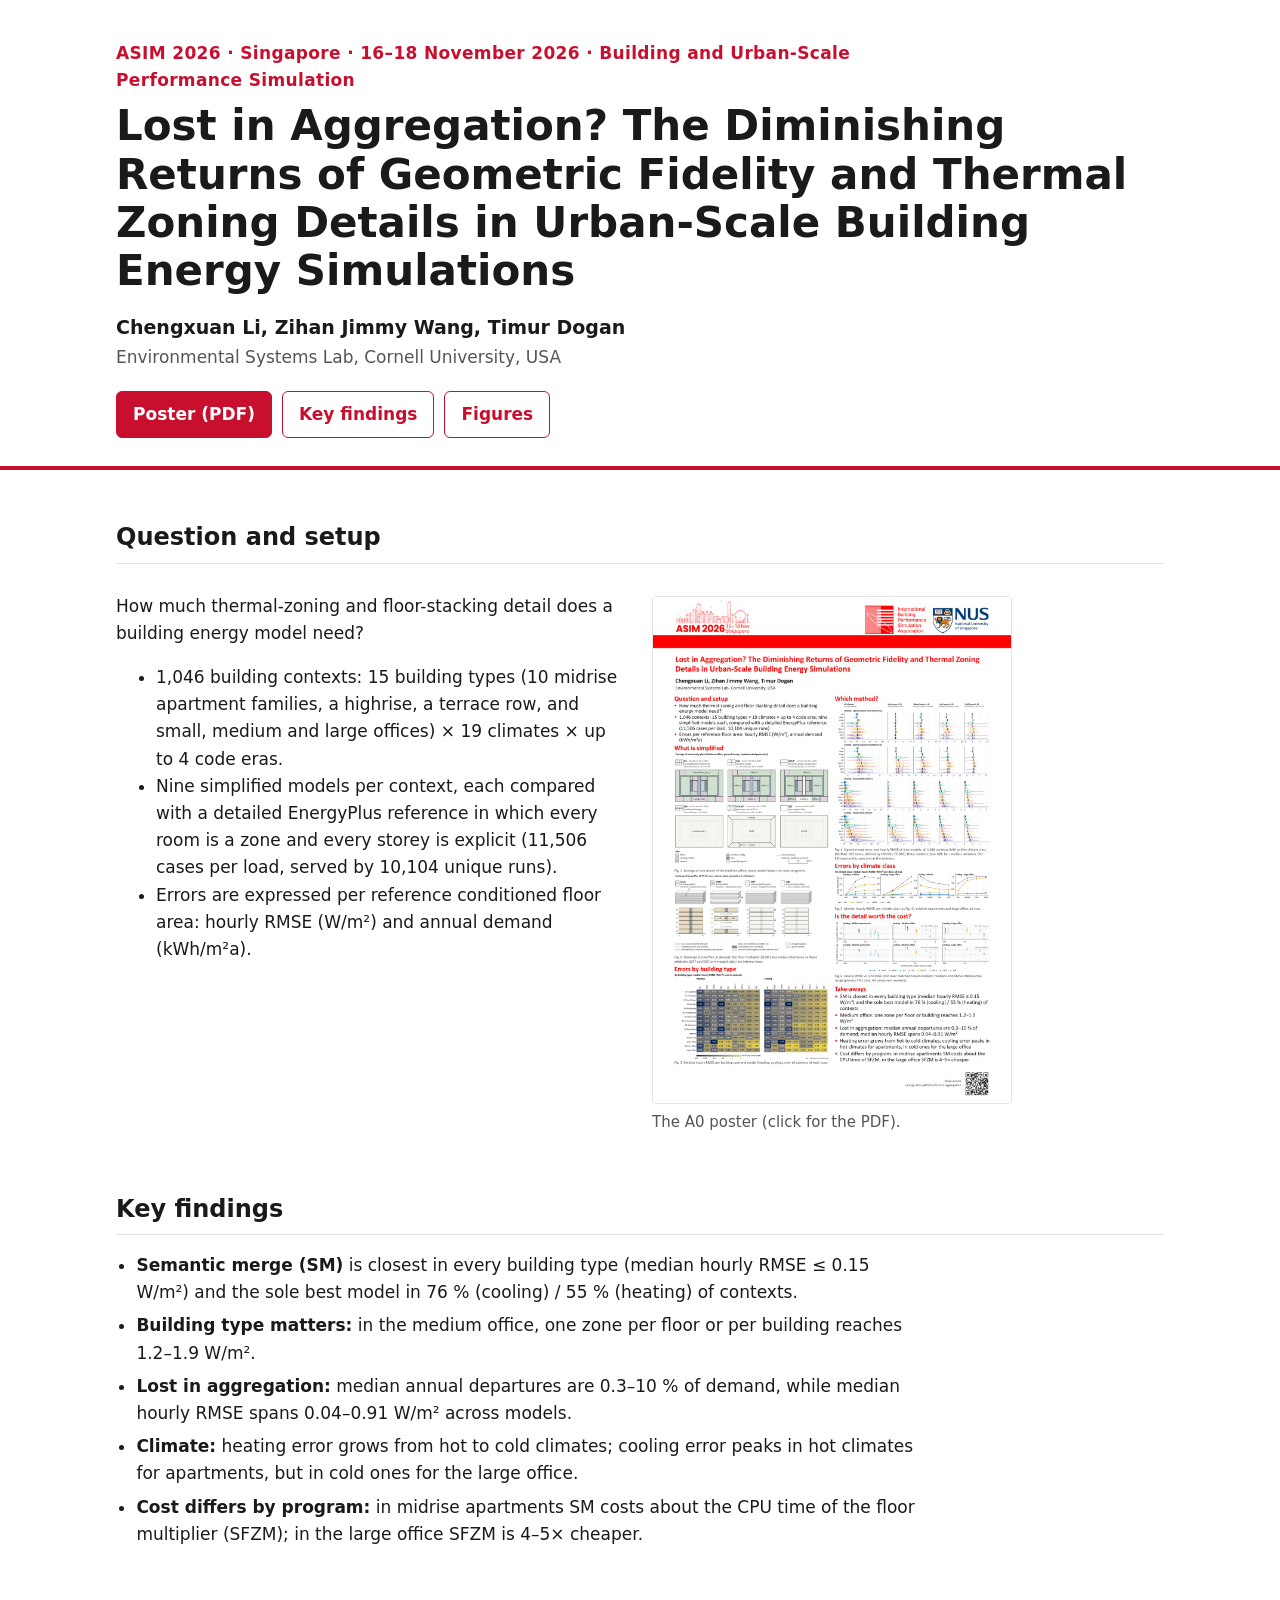
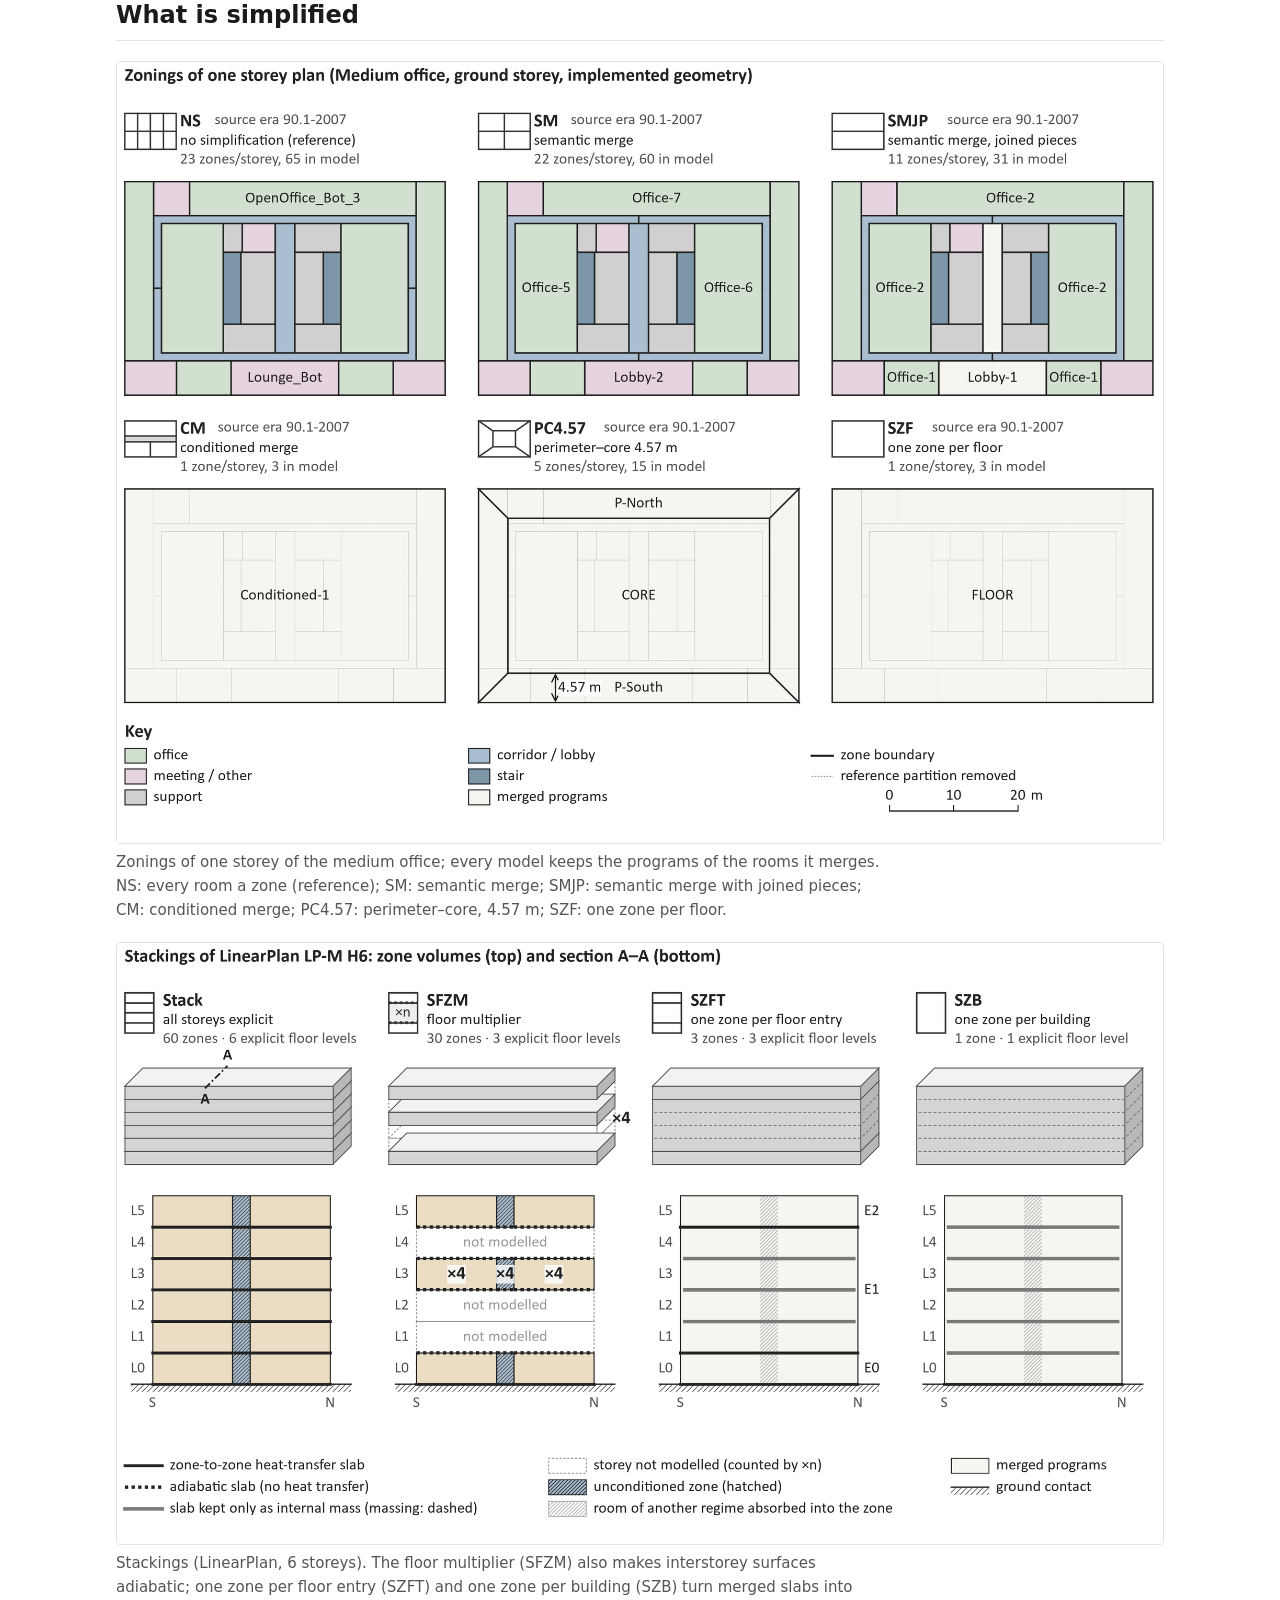
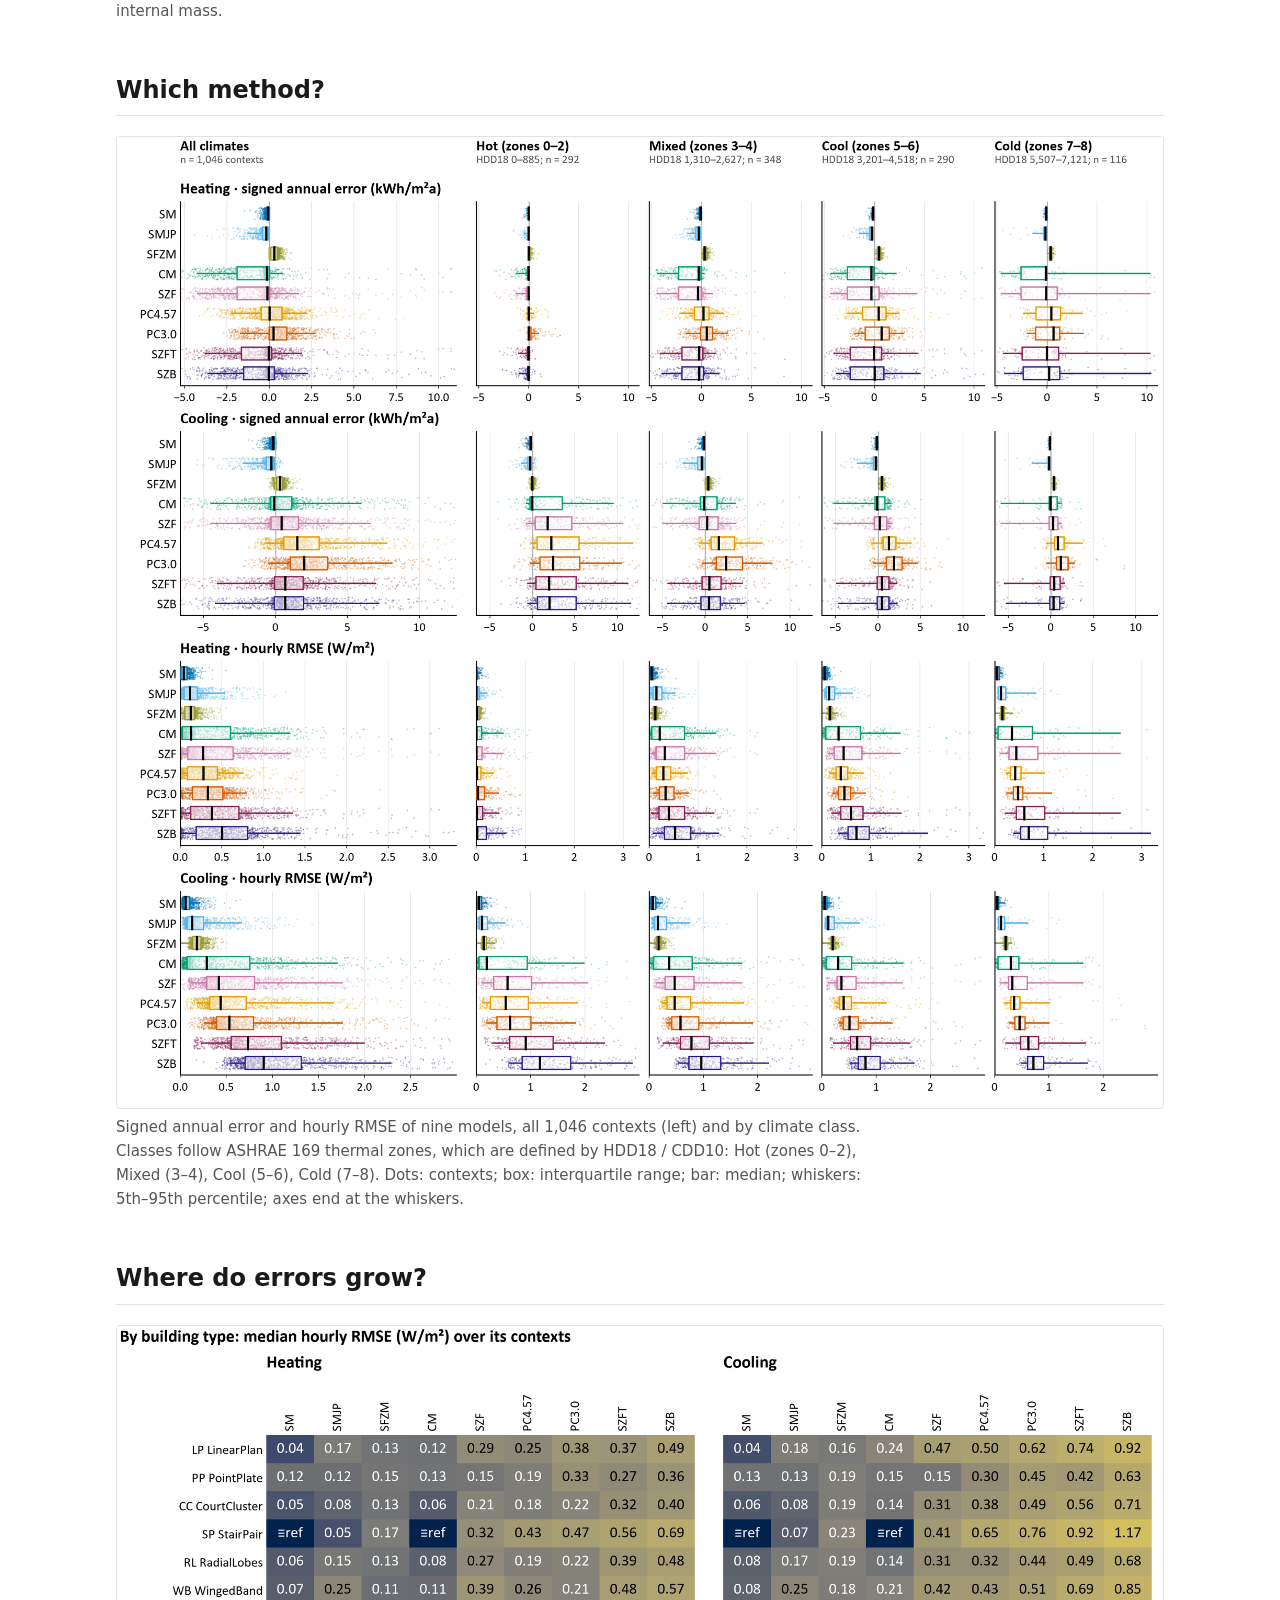
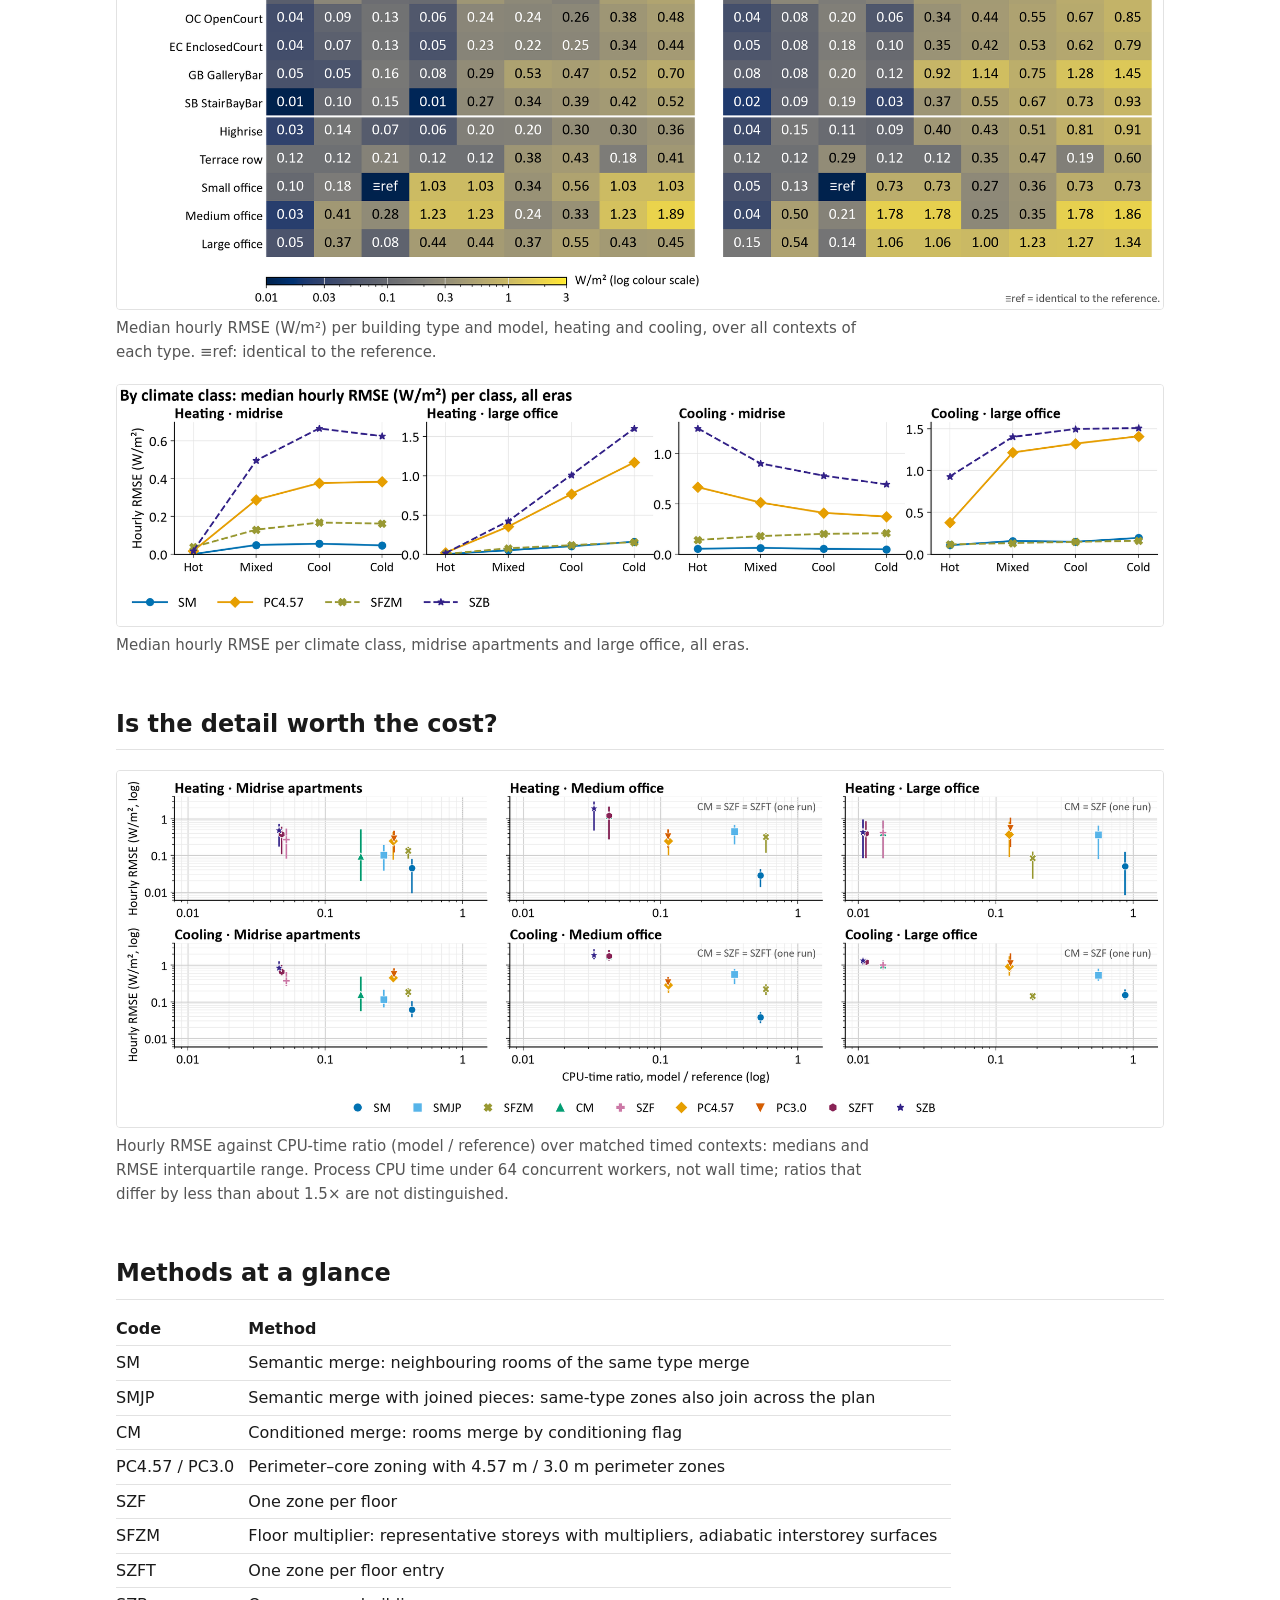
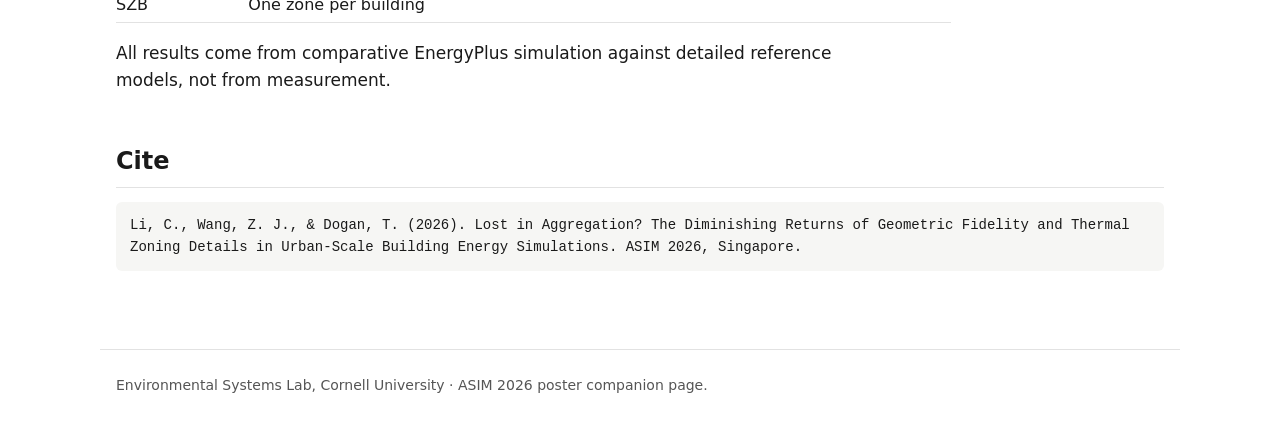
==== site/index.html @ f61eaac2 "Add the ASIM 2026 poster companion page and the GitHub Pages workflow" ====
<!doctype html>
<html lang="en">
<head>
<meta charset="utf-8">
<meta name="viewport" content="width=device-width, initial-scale=1">
<title>Lost in Aggregation? — Zoning and stacking detail in building energy models</title>
<meta name="description" content="ASIM 2026 poster: how much thermal-zoning and floor-stacking detail a building energy model needs, tested on 1,046 building contexts against detailed EnergyPlus references.">
<style>
  :root {
    --ink: #1a1a1a; --muted: #555; --line: #e2e2e2; --bg: #ffffff; --panel: #f6f6f4; --accent: #c8102e;
    --maxw: 1080px;
  }
  @media (prefers-color-scheme: dark) {
    :root { --ink: #ececec; --muted: #a8a8a8; --line: #333; --bg: #141414; --panel: #1d1d1d; --accent: #ff5a6e; }
    figure img { background: #fff; }
  }
  * { box-sizing: border-box; }
  html { -webkit-text-size-adjust: 100%; }
  body { margin: 0; background: var(--bg); color: var(--ink); font: 17px/1.6 Calibri, Carlito, "Segoe UI", system-ui, -apple-system, sans-serif; }
  main { max-width: var(--maxw); margin: 0 auto; padding: 0 16px 64px; }
  header.top { border-bottom: 4px solid var(--accent); }
  header.top .inner { max-width: var(--maxw); margin: 0 auto; padding: 40px 16px 28px; }
  .venue { color: var(--accent); font-weight: 600; letter-spacing: .02em; margin: 0 0 8px; }
  h1 { font-size: clamp(28px, 4.2vw, 42px); line-height: 1.15; margin: 0 0 16px; }
  .authors { font-size: 19px; font-weight: 600; margin: 0; }
  .affil { color: var(--muted); margin: 2px 0 20px; }
  .buttons { display: flex; flex-wrap: wrap; gap: 10px; }
  .btn { display: inline-block; padding: 9px 16px; border: 1.5px solid var(--accent); border-radius: 6px; color: var(--accent); text-decoration: none; font-weight: 600; }
  .btn.primary { background: var(--accent); color: #fff; }
  h2 { font-size: 24px; margin: 48px 0 12px; padding-bottom: 6px; border-bottom: 1px solid var(--line); }
  p, li { max-width: 72ch; }
  ul.find { padding-left: 1.2em; }
  ul.find li { margin: 6px 0; }
  .grid2 { display: grid; grid-template-columns: minmax(0, 1fr) minmax(0, 1fr); gap: 24px; align-items: start; }
  @media (max-width: 760px) { .grid2 { grid-template-columns: minmax(0, 1fr); } }
  figure { margin: 20px 0 8px; }
  figure img { display: block; width: 100%; height: auto; border: 1px solid var(--line); border-radius: 4px; }
  figcaption { color: var(--muted); font-size: 15px; margin-top: 6px; max-width: 80ch; }
  .poster-thumb img { max-width: 360px; }
  table { border-collapse: collapse; margin: 8px 0; font-size: 16px; }
  th, td { text-align: left; padding: 4px 14px 4px 0; border-bottom: 1px solid var(--line); }
  th { font-weight: 600; }
  pre { background: var(--panel); padding: 12px 14px; border-radius: 6px; overflow-x: auto; font-size: 14px; white-space: pre-wrap; }
  footer { max-width: var(--maxw); margin: 0 auto; padding: 24px 16px 40px; color: var(--muted); font-size: 14px; border-top: 1px solid var(--line); }
  a { color: var(--accent); }
</style>
</head>
<body>
<header class="top">
  <div class="inner">
    <p class="venue">ASIM 2026 · Singapore · 16–18 November 2026 · Building and Urban-Scale Performance Simulation</p>
    <h1>Lost in Aggregation? The Diminishing Returns of Geometric Fidelity and Thermal Zoning Details in Urban-Scale Building Energy Simulations</h1>
    <p class="authors">Chengxuan Li, Zihan Jimmy Wang, Timur Dogan</p>
    <p class="affil">Environmental Systems Lab, Cornell University, USA</p>
    <div class="buttons">
      <a class="btn primary" href="assets/poster.pdf">Poster (PDF)</a>
      <a class="btn" href="#findings">Key findings</a>
      <a class="btn" href="#figures">Figures</a>
    </div>
  </div>
</header>

<main>
  <section>
    <h2>Question and setup</h2>
    <div class="grid2">
      <div>
        <p>How much thermal-zoning and floor-stacking detail does a building energy model need?</p>
        <ul>
          <li>1,046 building contexts: 15 building types (10 midrise apartment families, a highrise, a terrace row, and small, medium and large offices) × 19 climates × up to 4 code eras.</li>
          <li>Nine simplified models per context, each compared with a detailed EnergyPlus reference in which every room is a zone and every storey is explicit (11,506 cases per load, served by 10,104 unique runs).</li>
          <li>Errors are expressed per reference conditioned floor area: hourly RMSE (W/m²) and annual demand (kWh/m²a).</li>
        </ul>
      </div>
      <figure class="poster-thumb">
        <a href="assets/poster.pdf"><img src="assets/poster_preview.jpg" alt="Preview of the A0 poster" loading="lazy" width="1200" height="1696"></a>
        <figcaption>The A0 poster (click for the PDF).</figcaption>
      </figure>
    </div>
  </section>

  <section id="findings">
    <h2>Key findings</h2>
    <ul class="find">
      <li><strong>Semantic merge (SM)</strong> is closest in every building type (median hourly RMSE ≤ 0.15 W/m²) and the sole best model in 76 % (cooling) / 55 % (heating) of contexts.</li>
      <li><strong>Building type matters:</strong> in the medium office, one zone per floor or per building reaches 1.2–1.9 W/m².</li>
      <li><strong>Lost in aggregation:</strong> median annual departures are 0.3–10 % of demand, while median hourly RMSE spans 0.04–0.91 W/m² across models.</li>
      <li><strong>Climate:</strong> heating error grows from hot to cold climates; cooling error peaks in hot climates for apartments, but in cold ones for the large office.</li>
      <li><strong>Cost differs by program:</strong> in midrise apartments SM costs about the CPU time of the floor multiplier (SFZM); in the large office SFZM is 4–5× cheaper.</li>
    </ul>
  </section>

  <section id="figures">
    <h2>What is simplified</h2>
    <figure>
      <img src="assets/zonings.png" alt="Ground-storey plans of the medium office under six zoning methods" loading="lazy" width="2000" height="1493">
      <figcaption>Zonings of one storey of the medium office; every model keeps the programs of the rooms it merges. NS: every room a zone (reference); SM: semantic merge; SMJP: semantic merge with joined pieces; CM: conditioned merge; PC4.57: perimeter–core, 4.57 m; SZF: one zone per floor.</figcaption>
    </figure>
    <figure>
      <img src="assets/stackings.png" alt="Zone volumes and sections of a six-storey LinearPlan building under four stacking methods" loading="lazy" width="2000" height="1149">
      <figcaption>Stackings (LinearPlan, 6 storeys). The floor multiplier (SFZM) also makes interstorey surfaces adiabatic; one zone per floor entry (SZFT) and one zone per building (SZB) turn merged slabs into internal mass.</figcaption>
    </figure>

    <h2>Which method?</h2>
    <figure>
      <img src="assets/methods_by_climate.png" alt="Box plots of signed annual error and hourly RMSE for nine models, all climates and four climate classes" loading="lazy" width="2000" height="1856">
      <figcaption>Signed annual error and hourly RMSE of nine models, all 1,046 contexts (left) and by climate class. Classes follow ASHRAE 169 thermal zones, which are defined by HDD18 / CDD10: Hot (zones 0–2), Mixed (3–4), Cool (5–6), Cold (7–8). Dots: contexts; box: interquartile range; bar: median; whiskers: 5th–95th percentile; axes end at the whiskers.</figcaption>
    </figure>

    <h2>Where do errors grow?</h2>
    <figure>
      <img src="assets/building_types.png" alt="Heat map of median hourly RMSE per building type and model" loading="lazy" width="2000" height="1115">
      <figcaption>Median hourly RMSE (W/m²) per building type and model, heating and cooling, over all contexts of each type. ≡ref: identical to the reference.</figcaption>
    </figure>
    <figure>
      <img src="assets/climate_classes.png" alt="Median hourly RMSE per climate class for midrise apartments and the large office" loading="lazy" width="2000" height="461">
      <figcaption>Median hourly RMSE per climate class, midrise apartments and large office, all eras.</figcaption>
    </figure>

    <h2>Is the detail worth the cost?</h2>
    <figure>
      <img src="assets/cost_accuracy.png" alt="Hourly RMSE against CPU-time ratio for nine models in three building groups" loading="lazy" width="2000" height="681">
      <figcaption>Hourly RMSE against CPU-time ratio (model / reference) over matched timed contexts: medians and RMSE interquartile range. Process CPU time under 64 concurrent workers, not wall time; ratios that differ by less than about 1.5× are not distinguished.</figcaption>
    </figure>
  </section>

  <section>
    <h2>Methods at a glance</h2>
    <table>
      <tr><th>Code</th><th>Method</th></tr>
      <tr><td>SM</td><td>Semantic merge: neighbouring rooms of the same type merge</td></tr>
      <tr><td>SMJP</td><td>Semantic merge with joined pieces: same-type zones also join across the plan</td></tr>
      <tr><td>CM</td><td>Conditioned merge: rooms merge by conditioning flag</td></tr>
      <tr><td>PC4.57 / PC3.0</td><td>Perimeter–core zoning with 4.57 m / 3.0 m perimeter zones</td></tr>
      <tr><td>SZF</td><td>One zone per floor</td></tr>
      <tr><td>SFZM</td><td>Floor multiplier: representative storeys with multipliers, adiabatic interstorey surfaces</td></tr>
      <tr><td>SZFT</td><td>One zone per floor entry</td></tr>
      <tr><td>SZB</td><td>One zone per building</td></tr>
    </table>
    <p>All results come from comparative EnergyPlus simulation against detailed reference models, not from measurement.</p>
  </section>

  <section>
    <h2>Cite</h2>
    <pre>Li, C., Wang, Z. J., &amp; Dogan, T. (2026). Lost in Aggregation? The Diminishing Returns of Geometric Fidelity and Thermal Zoning Details in Urban-Scale Building Energy Simulations. ASIM 2026, Singapore.</pre>
  </section>
</main>

<footer>
  Environmental Systems Lab, Cornell University · ASIM 2026 poster companion page.
</footer>
</body>
</html>
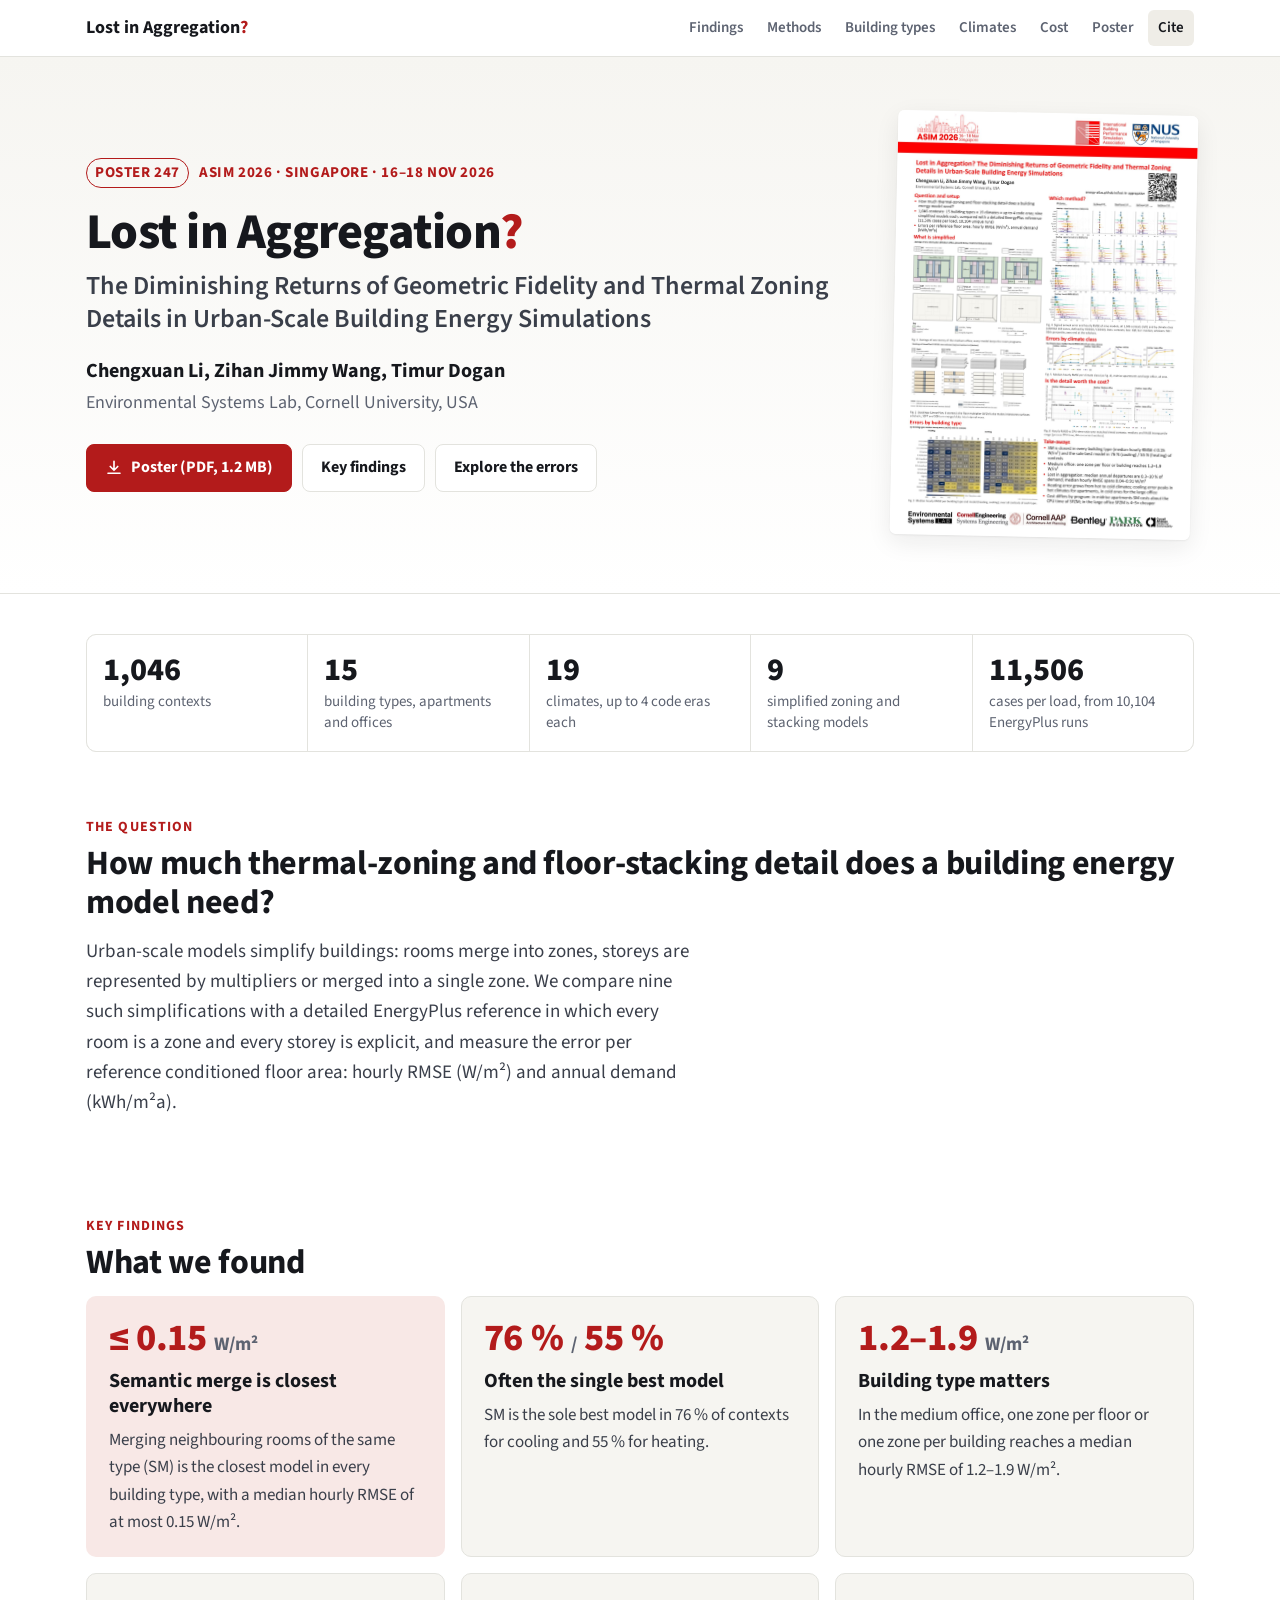
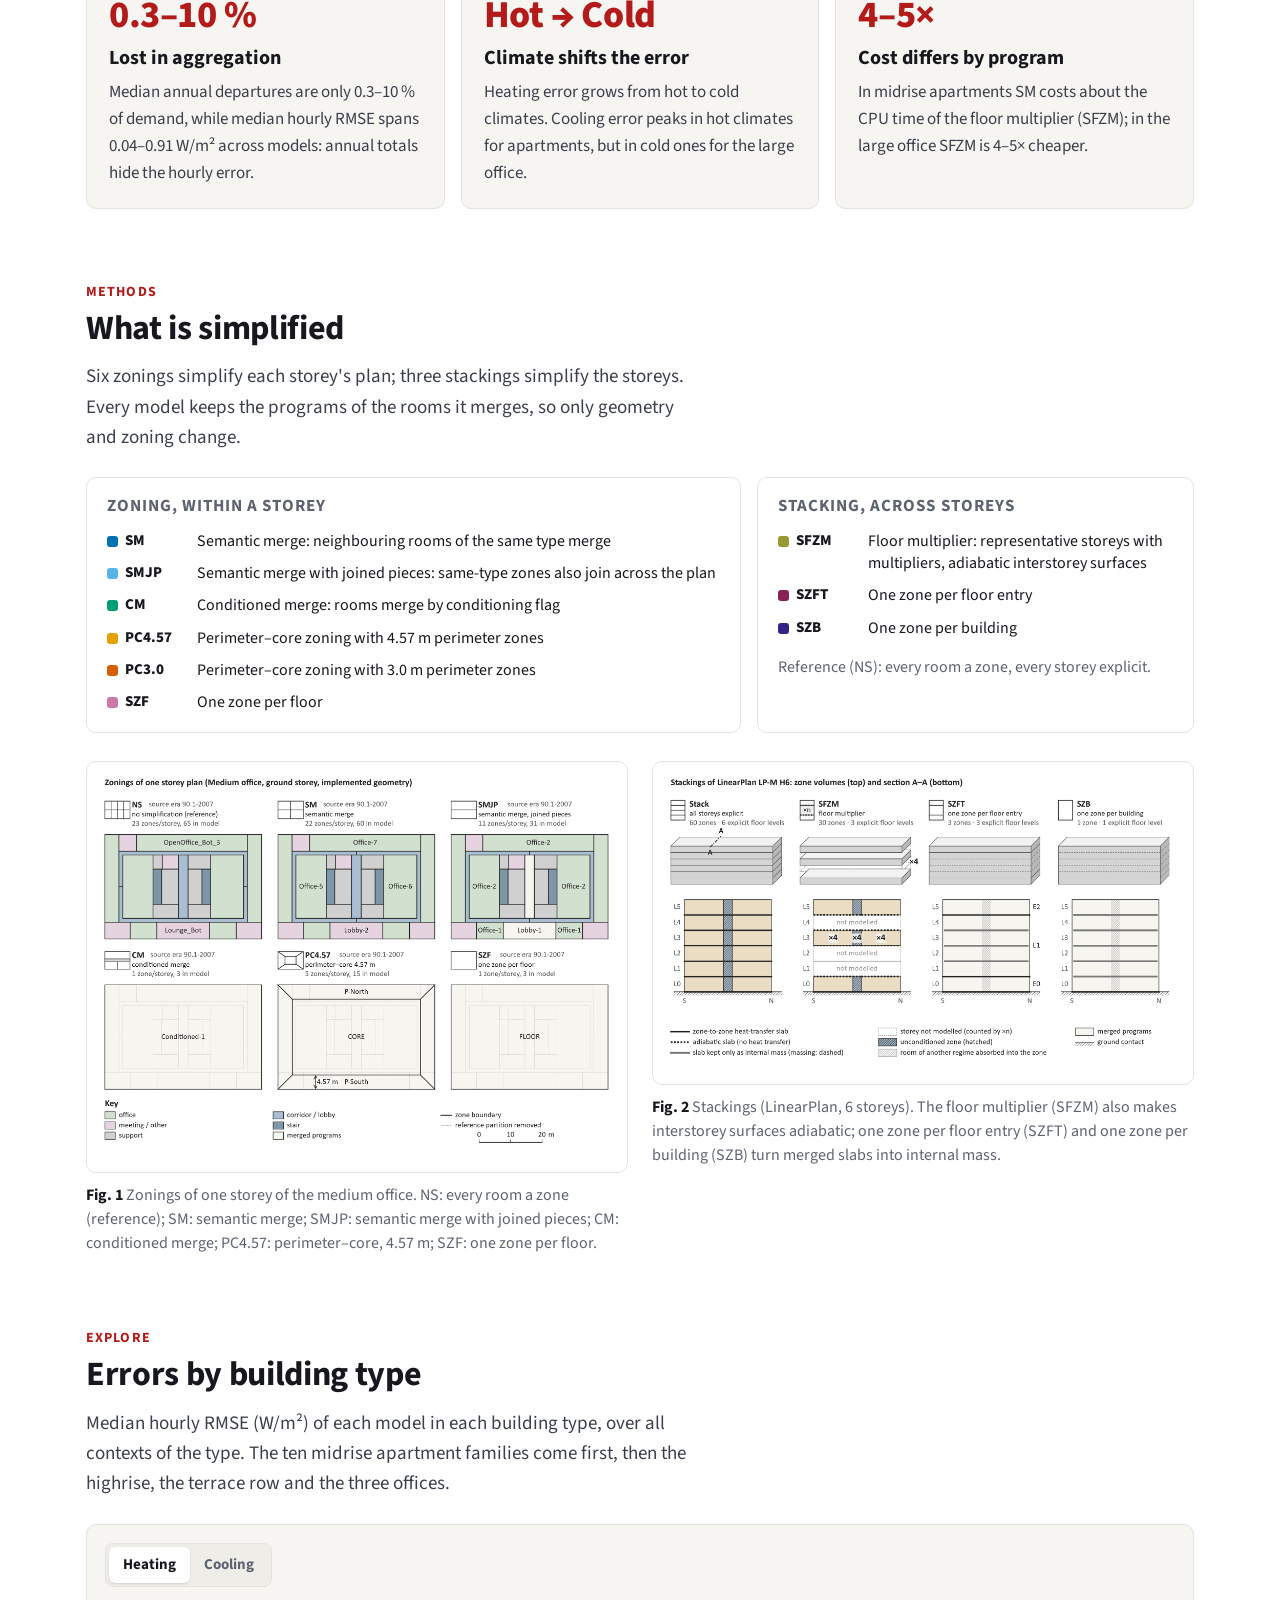
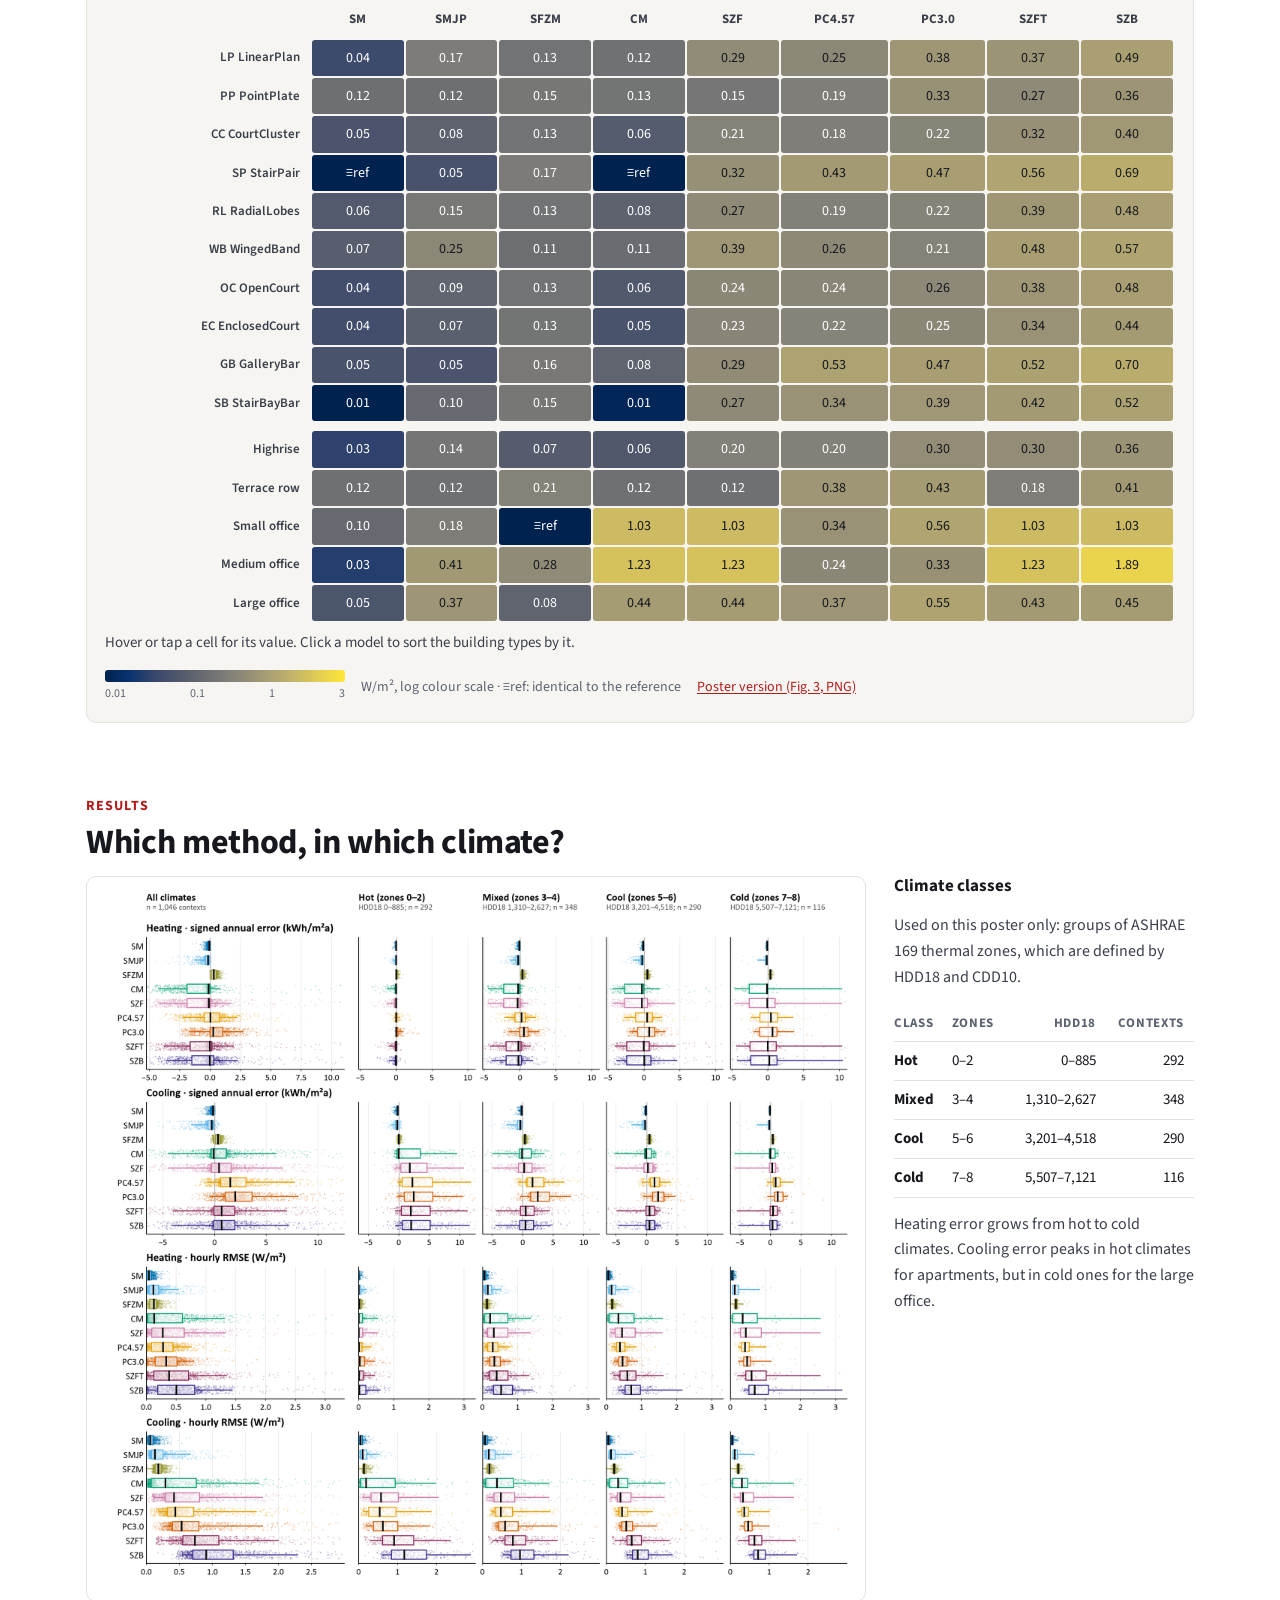
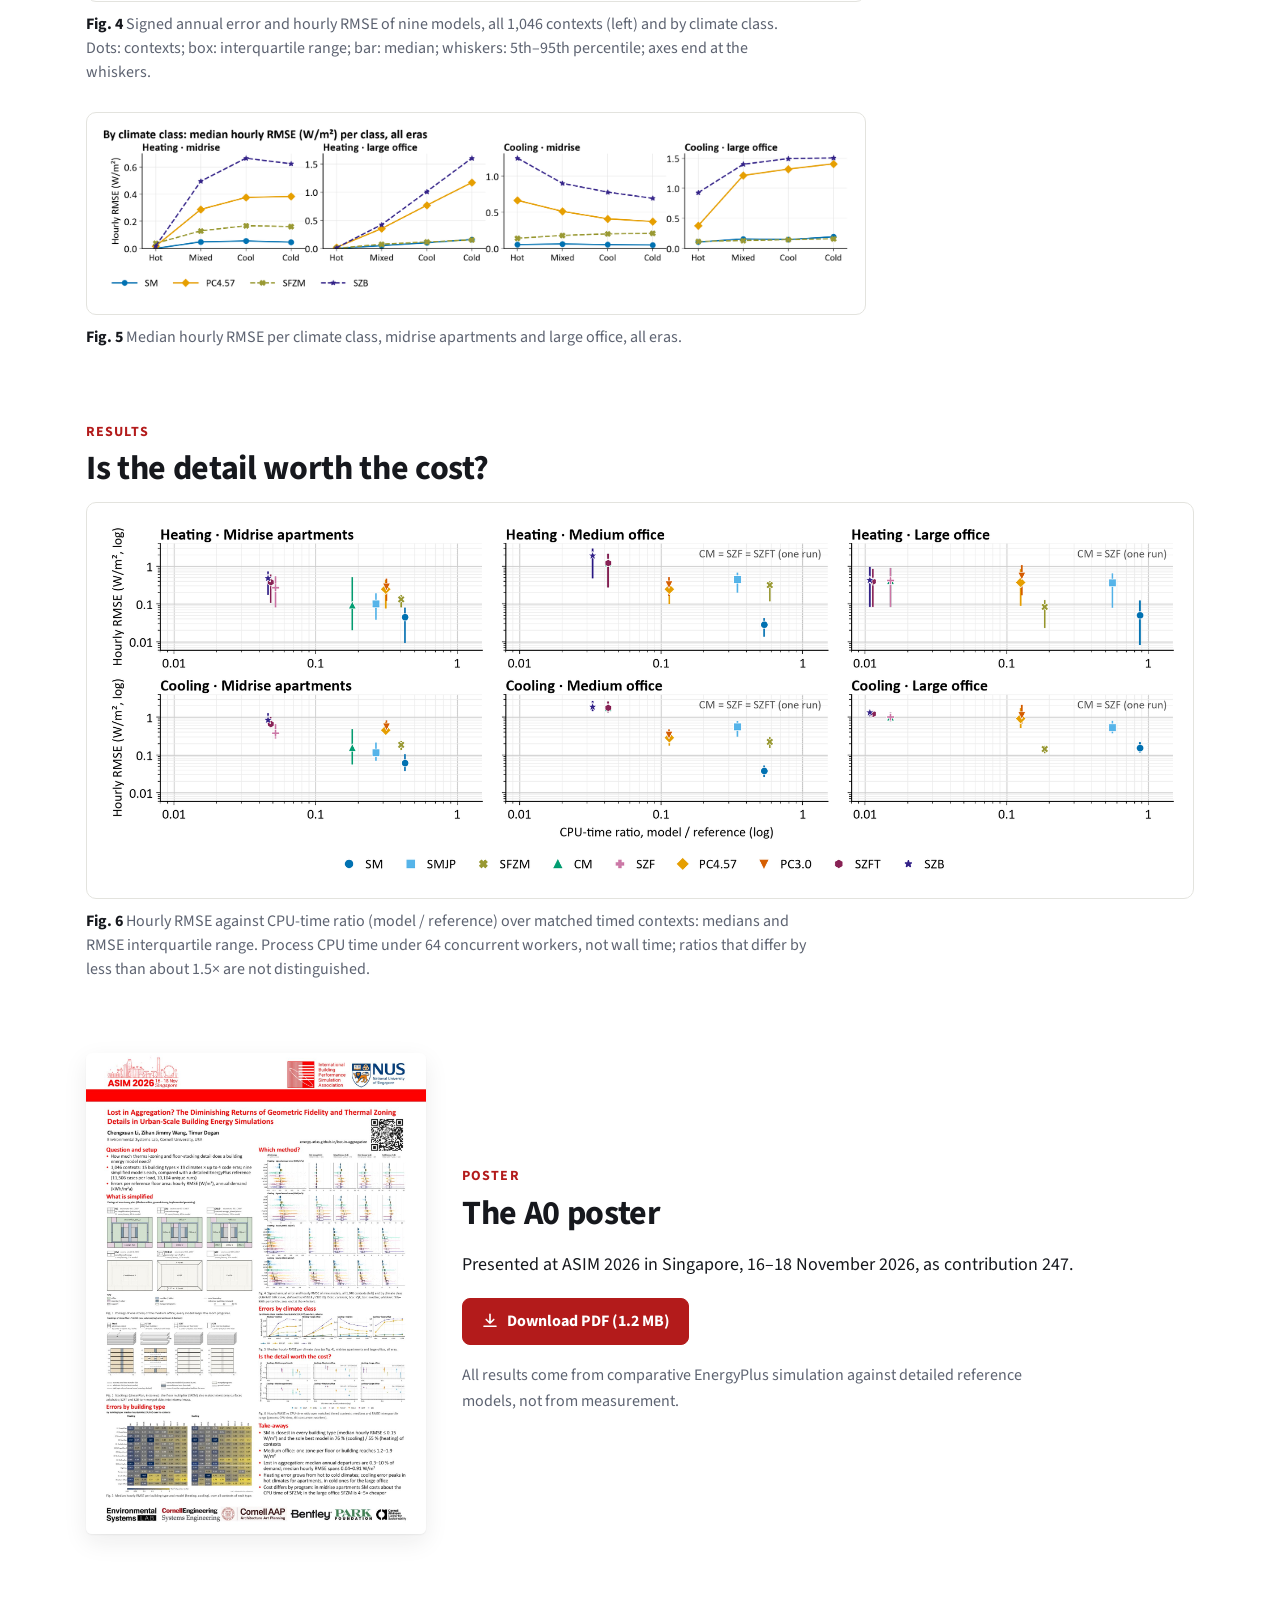
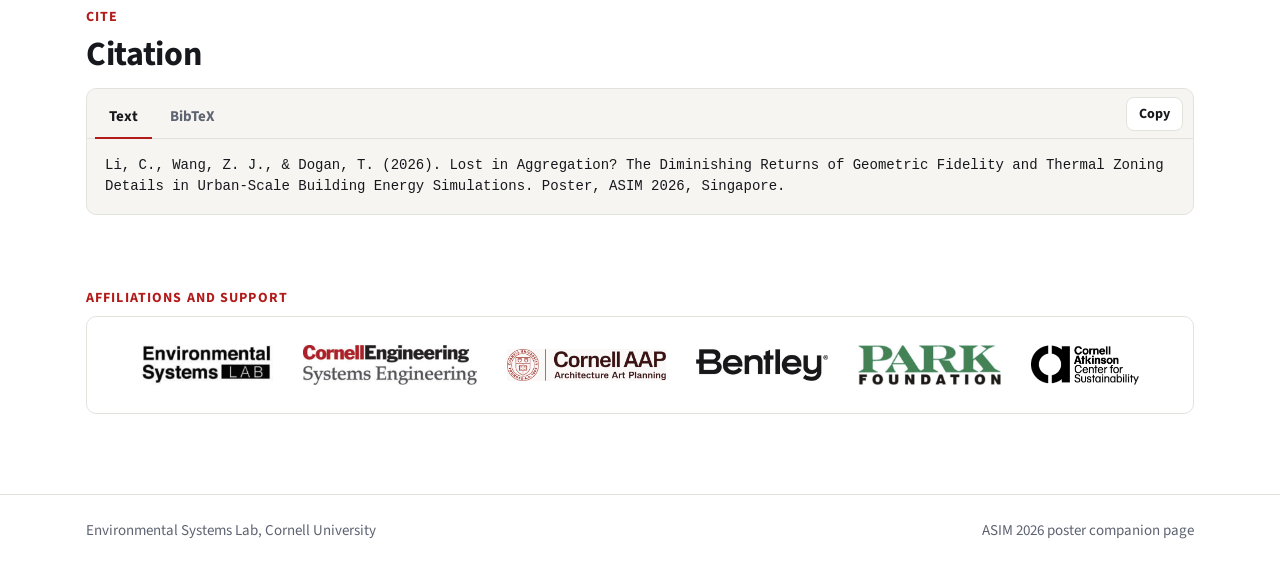
==== commit 372fad69: "Redesign the companion page and use the final poster Replace the poster PDF and preview with the fin" ====
--- a/site/index.html
+++ b/site/index.html
@@ -5,149 +5,299 @@
 <meta name="viewport" content="width=device-width, initial-scale=1">
 <title>Lost in Aggregation? — Zoning and stacking detail in building energy models</title>
 <meta name="description" content="ASIM 2026 poster: how much thermal-zoning and floor-stacking detail a building energy model needs, tested on 1,046 building contexts against detailed EnergyPlus references.">
-<style>
-  :root {
-    --ink: #1a1a1a; --muted: #555; --line: #e2e2e2; --bg: #ffffff; --panel: #f6f6f4; --accent: #c8102e;
-    --maxw: 1080px;
-  }
-  @media (prefers-color-scheme: dark) {
-    :root { --ink: #ececec; --muted: #a8a8a8; --line: #333; --bg: #141414; --panel: #1d1d1d; --accent: #ff5a6e; }
-    figure img { background: #fff; }
-  }
-  * { box-sizing: border-box; }
-  html { -webkit-text-size-adjust: 100%; }
-  body { margin: 0; background: var(--bg); color: var(--ink); font: 17px/1.6 Calibri, Carlito, "Segoe UI", system-ui, -apple-system, sans-serif; }
-  main { max-width: var(--maxw); margin: 0 auto; padding: 0 16px 64px; }
-  header.top { border-bottom: 4px solid var(--accent); }
-  header.top .inner { max-width: var(--maxw); margin: 0 auto; padding: 40px 16px 28px; }
-  .venue { color: var(--accent); font-weight: 600; letter-spacing: .02em; margin: 0 0 8px; }
-  h1 { font-size: clamp(28px, 4.2vw, 42px); line-height: 1.15; margin: 0 0 16px; }
-  .authors { font-size: 19px; font-weight: 600; margin: 0; }
-  .affil { color: var(--muted); margin: 2px 0 20px; }
-  .buttons { display: flex; flex-wrap: wrap; gap: 10px; }
-  .btn { display: inline-block; padding: 9px 16px; border: 1.5px solid var(--accent); border-radius: 6px; color: var(--accent); text-decoration: none; font-weight: 600; }
-  .btn.primary { background: var(--accent); color: #fff; }
-  h2 { font-size: 24px; margin: 48px 0 12px; padding-bottom: 6px; border-bottom: 1px solid var(--line); }
-  p, li { max-width: 72ch; }
-  ul.find { padding-left: 1.2em; }
-  ul.find li { margin: 6px 0; }
-  .grid2 { display: grid; grid-template-columns: minmax(0, 1fr) minmax(0, 1fr); gap: 24px; align-items: start; }
-  @media (max-width: 760px) { .grid2 { grid-template-columns: minmax(0, 1fr); } }
-  figure { margin: 20px 0 8px; }
-  figure img { display: block; width: 100%; height: auto; border: 1px solid var(--line); border-radius: 4px; }
-  figcaption { color: var(--muted); font-size: 15px; margin-top: 6px; max-width: 80ch; }
-  .poster-thumb img { max-width: 360px; }
-  table { border-collapse: collapse; margin: 8px 0; font-size: 16px; }
-  th, td { text-align: left; padding: 4px 14px 4px 0; border-bottom: 1px solid var(--line); }
-  th { font-weight: 600; }
-  pre { background: var(--panel); padding: 12px 14px; border-radius: 6px; overflow-x: auto; font-size: 14px; white-space: pre-wrap; }
-  footer { max-width: var(--maxw); margin: 0 auto; padding: 24px 16px 40px; color: var(--muted); font-size: 14px; border-top: 1px solid var(--line); }
-  a { color: var(--accent); }
-</style>
+<meta name="theme-color" content="#b31b1b">
+<meta property="og:type" content="website">
+<meta property="og:title" content="Lost in Aggregation? The Diminishing Returns of Geometric Fidelity and Thermal Zoning Details in Urban-Scale Building Energy Simulations">
+<meta property="og:description" content="Nine simplified zoning and stacking models against detailed EnergyPlus references in 1,046 building contexts. ASIM 2026 poster.">
+<meta property="og:url" content="https://energy-atlas.github.io/lost-in-aggregation/">
+<meta property="og:image" content="https://energy-atlas.github.io/lost-in-aggregation/assets/poster_preview.jpg">
+<meta name="twitter:card" content="summary_large_image">
+<link rel="icon" href="data:image/svg+xml,%3Csvg xmlns='http://www.w3.org/2000/svg' viewBox='0 0 32 32'%3E%3Crect width='32' height='32' rx='6' fill='%23b31b1b'/%3E%3Cg fill='%23fff'%3E%3Crect x='6' y='6' width='9' height='9'/%3E%3Crect x='17' y='6' width='9' height='9' opacity='.7'/%3E%3Crect x='6' y='17' width='20' height='9' opacity='.45'/%3E%3C/g%3E%3C/svg%3E">
+<link rel="preconnect" href="https://fonts.googleapis.com">
+<link rel="preconnect" href="https://fonts.gstatic.com" crossorigin>
+<link rel="stylesheet" href="https://fonts.googleapis.com/css2?family=Source+Sans+3:wght@400;600;700;800&amp;display=swap">
+<link rel="stylesheet" href="assets/site.css">
 </head>
 <body>
-<header class="top">
-  <div class="inner">
-    <p class="venue">ASIM 2026 · Singapore · 16–18 November 2026 · Building and Urban-Scale Performance Simulation</p>
-    <h1>Lost in Aggregation? The Diminishing Returns of Geometric Fidelity and Thermal Zoning Details in Urban-Scale Building Energy Simulations</h1>
-    <p class="authors">Chengxuan Li, Zihan Jimmy Wang, Timur Dogan</p>
-    <p class="affil">Environmental Systems Lab, Cornell University, USA</p>
-    <div class="buttons">
-      <a class="btn primary" href="assets/poster.pdf">Poster (PDF)</a>
-      <a class="btn" href="#findings">Key findings</a>
-      <a class="btn" href="#figures">Figures</a>
+
+<nav class="nav" aria-label="Sections">
+  <div class="wrap">
+    <a class="brand" href="#top">Lost in Aggregation<span>?</span></a>
+    <ul>
+      <li><a href="#findings">Findings</a></li>
+      <li><a href="#methods">Methods</a></li>
+      <li><a href="#explore">Building types</a></li>
+      <li><a href="#climate">Climates</a></li>
+      <li><a href="#cost">Cost</a></li>
+      <li><a href="#poster">Poster</a></li>
+      <li><a href="#cite">Cite</a></li>
+    </ul>
+  </div>
+</nav>
+
+<header class="hero" id="top">
+  <div class="wrap">
+    <div>
+      <p class="venue"><span class="tag">Poster 247</span> ASIM 2026 · Singapore · 16–18 Nov 2026</p>
+      <h1>Lost in Aggregation<span class="q">?</span>
+        <span class="sub">The Diminishing Returns of Geometric Fidelity and Thermal Zoning Details in Urban-Scale Building Energy Simulations</span></h1>
+      <p class="authors">Chengxuan Li, Zihan Jimmy Wang, Timur Dogan</p>
+      <p class="affil">Environmental Systems Lab, Cornell University, USA</p>
+      <div class="buttons">
+        <a class="btn primary" href="assets/poster.pdf">
+          <svg viewBox="0 0 24 24" fill="none" stroke="currentColor" stroke-width="2.2" stroke-linecap="round" stroke-linejoin="round" aria-hidden="true"><path d="M12 3v12m0 0-5-5m5 5 5-5M4 19h16"/></svg>
+          Poster (PDF, 1.2 MB)</a>
+        <a class="btn" href="#findings">Key findings</a>
+        <a class="btn" href="#explore">Explore the errors</a>
+      </div>
+    </div>
+    <div class="poster-col">
+      <a class="poster-card" href="assets/poster.pdf" aria-label="Open the poster PDF">
+        <img src="assets/poster_preview.jpg" alt="The A0 poster" width="1200" height="1697">
+      </a>
     </div>
   </div>
 </header>
 
-<main>
-  <section>
-    <h2>Question and setup</h2>
-    <div class="grid2">
+<main class="wrap">
+  <div class="stats" role="list">
+    <div role="listitem"><b>1,046</b><span>building contexts</span></div>
+    <div role="listitem"><b>15</b><span>building types, apartments and offices</span></div>
+    <div role="listitem"><b>19</b><span>climates, up to 4 code eras each</span></div>
+    <div role="listitem"><b>9</b><span>simplified zoning and stacking models</span></div>
+    <div role="listitem"><b>11,506</b><span>cases per load, from 10,104 EnergyPlus runs</span></div>
+  </div>
+
+  <section id="question" aria-labelledby="q-h">
+    <p class="eyebrow">The question</p>
+    <h2 id="q-h">How much thermal-zoning and floor-stacking detail does a building energy model need?</h2>
+    <p class="lede">Urban-scale models simplify buildings: rooms merge into zones, storeys are represented by multipliers or merged into a single zone. We compare nine such simplifications with a detailed EnergyPlus reference in which every room is a zone and every storey is explicit, and measure the error per reference conditioned floor area: hourly RMSE (W/m²) and annual demand (kWh/m²a).</p>
+  </section>
+
+  <section id="findings" aria-labelledby="f-h">
+    <p class="eyebrow">Key findings</p>
+    <h2 id="f-h">What we found</h2>
+    <div class="cards">
+      <article class="card lead">
+        <span class="big">≤ 0.15 <small>W/m²</small></span>
+        <h3>Semantic merge is closest everywhere</h3>
+        <p>Merging neighbouring rooms of the same type (SM) is the closest model in every building type, with a median hourly RMSE of at most 0.15 W/m².</p>
+      </article>
+      <article class="card">
+        <span class="big">76 % <small>/</small> 55 %</span>
+        <h3>Often the single best model</h3>
+        <p>SM is the sole best model in 76 % of contexts for cooling and 55 % for heating.</p>
+      </article>
+      <article class="card">
+        <span class="big">1.2–1.9 <small>W/m²</small></span>
+        <h3>Building type matters</h3>
+        <p>In the medium office, one zone per floor or one zone per building reaches a median hourly RMSE of 1.2–1.9 W/m².</p>
+      </article>
+      <article class="card">
+        <span class="big">0.3–10 %</span>
+        <h3>Lost in aggregation</h3>
+        <p>Median annual departures are only 0.3–10 % of demand, while median hourly RMSE spans 0.04–0.91 W/m² across models: annual totals hide the hourly error.</p>
+      </article>
+      <article class="card">
+        <span class="big">Hot → Cold</span>
+        <h3>Climate shifts the error</h3>
+        <p>Heating error grows from hot to cold climates. Cooling error peaks in hot climates for apartments, but in cold ones for the large office.</p>
+      </article>
+      <article class="card">
+        <span class="big">4–5×</span>
+        <h3>Cost differs by program</h3>
+        <p>In midrise apartments SM costs about the CPU time of the floor multiplier (SFZM); in the large office SFZM is 4–5× cheaper.</p>
+      </article>
+    </div>
+  </section>
+
+  <section id="methods" aria-labelledby="m-h">
+    <p class="eyebrow">Methods</p>
+    <h2 id="m-h">What is simplified</h2>
+    <p class="lede">Six zonings simplify each storey's plan; three stackings simplify the storeys. Every model keeps the programs of the rooms it merges, so only geometry and zoning change.</p>
+    <div class="method-groups">
+      <div class="mgroup">
+        <h3>Zoning, within a storey</h3>
+        <ul class="mlist">
+          <li><span class="chip" style="--c:#0072B2">SM</span><span>Semantic merge: neighbouring rooms of the same type merge</span></li>
+          <li><span class="chip" style="--c:#56B4E9">SMJP</span><span>Semantic merge with joined pieces: same-type zones also join across the plan</span></li>
+          <li><span class="chip" style="--c:#009E73">CM</span><span>Conditioned merge: rooms merge by conditioning flag</span></li>
+          <li><span class="chip" style="--c:#E69F00">PC4.57</span><span>Perimeter–core zoning with 4.57 m perimeter zones</span></li>
+          <li><span class="chip" style="--c:#D55E00">PC3.0</span><span>Perimeter–core zoning with 3.0 m perimeter zones</span></li>
+          <li><span class="chip" style="--c:#CC79A7">SZF</span><span>One zone per floor</span></li>
+        </ul>
+      </div>
+      <div class="mgroup">
+        <h3>Stacking, across storeys</h3>
+        <ul class="mlist">
+          <li><span class="chip" style="--c:#999933">SFZM</span><span>Floor multiplier: representative storeys with multipliers, adiabatic interstorey surfaces</span></li>
+          <li><span class="chip" style="--c:#882255">SZFT</span><span>One zone per floor entry</span></li>
+          <li><span class="chip" style="--c:#332288">SZB</span><span>One zone per building</span></li>
+        </ul>
+        <p class="ref-note" style="margin-top:16px">Reference (NS): every room a zone, every storey explicit.</p>
+      </div>
+    </div>
+    <div class="two">
+      <figure class="fig">
+        <button class="frame" type="button" aria-label="Enlarge Fig. 1">
+          <img src="assets/zonings.png" alt="Ground-storey plans of the medium office under six zoning methods" loading="lazy" width="2000" height="1493">
+          <span class="zoom" aria-hidden="true"><svg viewBox="0 0 24 24" fill="none" stroke="currentColor" stroke-width="2.2" stroke-linecap="round"><circle cx="11" cy="11" r="6.5"/><path d="m16 16 4.5 4.5M11 8v6M8 11h6"/></svg></span>
+        </button>
+        <figcaption><b>Fig. 1</b> Zonings of one storey of the medium office. NS: every room a zone (reference); SM: semantic merge; SMJP: semantic merge with joined pieces; CM: conditioned merge; PC4.57: perimeter–core, 4.57 m; SZF: one zone per floor.</figcaption>
+      </figure>
+      <figure class="fig">
+        <button class="frame" type="button" aria-label="Enlarge Fig. 2">
+          <img src="assets/stackings.png" alt="Zone volumes and sections of a six-storey LinearPlan building under four stacking methods" loading="lazy" width="2000" height="1149">
+          <span class="zoom" aria-hidden="true"><svg viewBox="0 0 24 24" fill="none" stroke="currentColor" stroke-width="2.2" stroke-linecap="round"><circle cx="11" cy="11" r="6.5"/><path d="m16 16 4.5 4.5M11 8v6M8 11h6"/></svg></span>
+        </button>
+        <figcaption><b>Fig. 2</b> Stackings (LinearPlan, 6 storeys). The floor multiplier (SFZM) also makes interstorey surfaces adiabatic; one zone per floor entry (SZFT) and one zone per building (SZB) turn merged slabs into internal mass.</figcaption>
+      </figure>
+    </div>
+  </section>
+
+  <section id="explore" aria-labelledby="e-h">
+    <p class="eyebrow">Explore</p>
+    <h2 id="e-h">Errors by building type</h2>
+    <p class="lede">Median hourly RMSE (W/m²) of each model in each building type, over all contexts of the type. The ten midrise apartment families come first, then the highrise, the terrace row and the three offices.</p>
+    <div class="explorer">
+      <div class="controls">
+        <div class="seg" role="group" aria-label="Load">
+          <button type="button" data-load="heating" aria-pressed="true">Heating</button>
+          <button type="button" data-load="cooling" aria-pressed="false">Cooling</button>
+        </div>
+      </div>
+      <div class="hm-scroll">
+        <table class="hm" id="hm">
+          <caption class="sr-only">Median hourly RMSE in W/m² per building type (rows) and model (columns)</caption>
+          <thead><tr><th scope="col"><span class="sr-only">Building type</span></th></tr></thead>
+          <tbody></tbody>
+        </table>
+      </div>
+      <p class="hm-readout" id="hm-readout" aria-live="polite"></p>
+      <div class="hm-legend">
+        <div class="hm-bar" aria-hidden="true"><div class="grad"></div><div class="ticks"><span>0.01</span><span>0.1</span><span>1</span><span>3</span></div></div>
+        <span>W/m², log colour scale · ≡ref: identical to the reference</span>
+        <a href="assets/building_types.png">Poster version (Fig. 3, PNG)</a>
+      </div>
+    </div>
+  </section>
+
+  <section id="climate" aria-labelledby="c-h">
+    <p class="eyebrow">Results</p>
+    <h2 id="c-h">Which method, in which climate?</h2>
+    <div class="side">
       <div>
-        <p>How much thermal-zoning and floor-stacking detail does a building energy model need?</p>
-        <ul>
-          <li>1,046 building contexts: 15 building types (10 midrise apartment families, a highrise, a terrace row, and small, medium and large offices) × 19 climates × up to 4 code eras.</li>
-          <li>Nine simplified models per context, each compared with a detailed EnergyPlus reference in which every room is a zone and every storey is explicit (11,506 cases per load, served by 10,104 unique runs).</li>
-          <li>Errors are expressed per reference conditioned floor area: hourly RMSE (W/m²) and annual demand (kWh/m²a).</li>
-        </ul>
-      </div>
-      <figure class="poster-thumb">
-        <a href="assets/poster.pdf"><img src="assets/poster_preview.jpg" alt="Preview of the A0 poster" loading="lazy" width="1200" height="1696"></a>
-        <figcaption>The A0 poster (click for the PDF).</figcaption>
-      </figure>
-    </div>
-  </section>
-
-  <section id="findings">
-    <h2>Key findings</h2>
-    <ul class="find">
-      <li><strong>Semantic merge (SM)</strong> is closest in every building type (median hourly RMSE ≤ 0.15 W/m²) and the sole best model in 76 % (cooling) / 55 % (heating) of contexts.</li>
-      <li><strong>Building type matters:</strong> in the medium office, one zone per floor or per building reaches 1.2–1.9 W/m².</li>
-      <li><strong>Lost in aggregation:</strong> median annual departures are 0.3–10 % of demand, while median hourly RMSE spans 0.04–0.91 W/m² across models.</li>
-      <li><strong>Climate:</strong> heating error grows from hot to cold climates; cooling error peaks in hot climates for apartments, but in cold ones for the large office.</li>
-      <li><strong>Cost differs by program:</strong> in midrise apartments SM costs about the CPU time of the floor multiplier (SFZM); in the large office SFZM is 4–5× cheaper.</li>
-    </ul>
-  </section>
-
-  <section id="figures">
-    <h2>What is simplified</h2>
-    <figure>
-      <img src="assets/zonings.png" alt="Ground-storey plans of the medium office under six zoning methods" loading="lazy" width="2000" height="1493">
-      <figcaption>Zonings of one storey of the medium office; every model keeps the programs of the rooms it merges. NS: every room a zone (reference); SM: semantic merge; SMJP: semantic merge with joined pieces; CM: conditioned merge; PC4.57: perimeter–core, 4.57 m; SZF: one zone per floor.</figcaption>
+        <figure class="fig">
+          <button class="frame" type="button" aria-label="Enlarge Fig. 4">
+            <img src="assets/methods_by_climate.png" alt="Box plots of signed annual error and hourly RMSE for nine models, all climates and four climate classes" loading="lazy" width="2000" height="1856">
+            <span class="zoom" aria-hidden="true"><svg viewBox="0 0 24 24" fill="none" stroke="currentColor" stroke-width="2.2" stroke-linecap="round"><circle cx="11" cy="11" r="6.5"/><path d="m16 16 4.5 4.5M11 8v6M8 11h6"/></svg></span>
+          </button>
+          <figcaption><b>Fig. 4</b> Signed annual error and hourly RMSE of nine models, all 1,046 contexts (left) and by climate class. Dots: contexts; box: interquartile range; bar: median; whiskers: 5th–95th percentile; axes end at the whiskers.</figcaption>
+        </figure>
+        <figure class="fig">
+          <button class="frame" type="button" aria-label="Enlarge Fig. 5">
+            <img src="assets/climate_classes.png" alt="Median hourly RMSE per climate class for midrise apartments and the large office" loading="lazy" width="2000" height="461">
+            <span class="zoom" aria-hidden="true"><svg viewBox="0 0 24 24" fill="none" stroke="currentColor" stroke-width="2.2" stroke-linecap="round"><circle cx="11" cy="11" r="6.5"/><path d="m16 16 4.5 4.5M11 8v6M8 11h6"/></svg></span>
+          </button>
+          <figcaption><b>Fig. 5</b> Median hourly RMSE per climate class, midrise apartments and large office, all eras.</figcaption>
+        </figure>
+      </div>
+      <aside class="aside">
+        <h3>Climate classes</h3>
+        <p>Used on this poster only: groups of ASHRAE 169 thermal zones, which are defined by HDD18 and CDD10.</p>
+        <table class="plain clim">
+          <thead><tr><th>Class</th><th>Zones</th><th class="num">HDD18</th><th class="num">Contexts</th></tr></thead>
+          <tbody>
+            <tr><td>Hot</td><td>0–2</td><td class="num">0–885</td><td class="num">292</td></tr>
+            <tr><td>Mixed</td><td>3–4</td><td class="num">1,310–2,627</td><td class="num">348</td></tr>
+            <tr><td>Cool</td><td>5–6</td><td class="num">3,201–4,518</td><td class="num">290</td></tr>
+            <tr><td>Cold</td><td>7–8</td><td class="num">5,507–7,121</td><td class="num">116</td></tr>
+          </tbody>
+        </table>
+        <p style="margin-top:14px">Heating error grows from hot to cold climates. Cooling error peaks in hot climates for apartments, but in cold ones for the large office.</p>
+      </aside>
+    </div>
+  </section>
+
+  <section id="cost" aria-labelledby="k-h">
+    <p class="eyebrow">Results</p>
+    <h2 id="k-h">Is the detail worth the cost?</h2>
+    <figure class="fig">
+      <button class="frame" type="button" aria-label="Enlarge Fig. 6">
+        <img src="assets/cost_accuracy.png" alt="Hourly RMSE against CPU-time ratio for nine models in three building groups" loading="lazy" width="2000" height="681">
+        <span class="zoom" aria-hidden="true"><svg viewBox="0 0 24 24" fill="none" stroke="currentColor" stroke-width="2.2" stroke-linecap="round"><circle cx="11" cy="11" r="6.5"/><path d="m16 16 4.5 4.5M11 8v6M8 11h6"/></svg></span>
+      </button>
+      <figcaption><b>Fig. 6</b> Hourly RMSE against CPU-time ratio (model / reference) over matched timed contexts: medians and RMSE interquartile range. Process CPU time under 64 concurrent workers, not wall time; ratios that differ by less than about 1.5× are not distinguished.</figcaption>
     </figure>
-    <figure>
-      <img src="assets/stackings.png" alt="Zone volumes and sections of a six-storey LinearPlan building under four stacking methods" loading="lazy" width="2000" height="1149">
-      <figcaption>Stackings (LinearPlan, 6 storeys). The floor multiplier (SFZM) also makes interstorey surfaces adiabatic; one zone per floor entry (SZFT) and one zone per building (SZB) turn merged slabs into internal mass.</figcaption>
-    </figure>
-
-    <h2>Which method?</h2>
-    <figure>
-      <img src="assets/methods_by_climate.png" alt="Box plots of signed annual error and hourly RMSE for nine models, all climates and four climate classes" loading="lazy" width="2000" height="1856">
-      <figcaption>Signed annual error and hourly RMSE of nine models, all 1,046 contexts (left) and by climate class. Classes follow ASHRAE 169 thermal zones, which are defined by HDD18 / CDD10: Hot (zones 0–2), Mixed (3–4), Cool (5–6), Cold (7–8). Dots: contexts; box: interquartile range; bar: median; whiskers: 5th–95th percentile; axes end at the whiskers.</figcaption>
-    </figure>
-
-    <h2>Where do errors grow?</h2>
-    <figure>
-      <img src="assets/building_types.png" alt="Heat map of median hourly RMSE per building type and model" loading="lazy" width="2000" height="1115">
-      <figcaption>Median hourly RMSE (W/m²) per building type and model, heating and cooling, over all contexts of each type. ≡ref: identical to the reference.</figcaption>
-    </figure>
-    <figure>
-      <img src="assets/climate_classes.png" alt="Median hourly RMSE per climate class for midrise apartments and the large office" loading="lazy" width="2000" height="461">
-      <figcaption>Median hourly RMSE per climate class, midrise apartments and large office, all eras.</figcaption>
-    </figure>
-
-    <h2>Is the detail worth the cost?</h2>
-    <figure>
-      <img src="assets/cost_accuracy.png" alt="Hourly RMSE against CPU-time ratio for nine models in three building groups" loading="lazy" width="2000" height="681">
-      <figcaption>Hourly RMSE against CPU-time ratio (model / reference) over matched timed contexts: medians and RMSE interquartile range. Process CPU time under 64 concurrent workers, not wall time; ratios that differ by less than about 1.5× are not distinguished.</figcaption>
-    </figure>
-  </section>
-
-  <section>
-    <h2>Methods at a glance</h2>
-    <table>
-      <tr><th>Code</th><th>Method</th></tr>
-      <tr><td>SM</td><td>Semantic merge: neighbouring rooms of the same type merge</td></tr>
-      <tr><td>SMJP</td><td>Semantic merge with joined pieces: same-type zones also join across the plan</td></tr>
-      <tr><td>CM</td><td>Conditioned merge: rooms merge by conditioning flag</td></tr>
-      <tr><td>PC4.57 / PC3.0</td><td>Perimeter–core zoning with 4.57 m / 3.0 m perimeter zones</td></tr>
-      <tr><td>SZF</td><td>One zone per floor</td></tr>
-      <tr><td>SFZM</td><td>Floor multiplier: representative storeys with multipliers, adiabatic interstorey surfaces</td></tr>
-      <tr><td>SZFT</td><td>One zone per floor entry</td></tr>
-      <tr><td>SZB</td><td>One zone per building</td></tr>
-    </table>
-    <p>All results come from comparative EnergyPlus simulation against detailed reference models, not from measurement.</p>
-  </section>
-
-  <section>
-    <h2>Cite</h2>
-    <pre>Li, C., Wang, Z. J., &amp; Dogan, T. (2026). Lost in Aggregation? The Diminishing Returns of Geometric Fidelity and Thermal Zoning Details in Urban-Scale Building Energy Simulations. ASIM 2026, Singapore.</pre>
+  </section>
+
+  <section id="poster" aria-labelledby="p-h">
+    <div class="poster-row">
+      <a class="poster-card" href="assets/poster.pdf" aria-label="Open the poster PDF">
+        <img src="assets/poster_preview.jpg" alt="The A0 poster" loading="lazy" width="1200" height="1697">
+      </a>
+      <div>
+        <p class="eyebrow">Poster</p>
+        <h2 id="p-h">The A0 poster</h2>
+        <p>Presented at ASIM 2026 in Singapore, 16–18 November 2026, as contribution 247.</p>
+        <div class="buttons">
+          <a class="btn primary" href="assets/poster.pdf">
+            <svg viewBox="0 0 24 24" fill="none" stroke="currentColor" stroke-width="2.2" stroke-linecap="round" stroke-linejoin="round" aria-hidden="true"><path d="M12 3v12m0 0-5-5m5 5 5-5M4 19h16"/></svg>
+            Download PDF (1.2 MB)</a>
+        </div>
+        <p class="ref-note" style="margin-top:18px">All results come from comparative EnergyPlus simulation against detailed reference models, not from measurement.</p>
+      </div>
+    </div>
+  </section>
+
+  <section id="cite" aria-labelledby="ci-h">
+    <p class="eyebrow">Cite</p>
+    <h2 id="ci-h">Citation</h2>
+    <div class="cite">
+      <div class="tabs" role="tablist" aria-label="Citation format">
+        <button type="button" role="tab" id="t-text" aria-selected="true" aria-controls="c-text">Text</button>
+        <button type="button" role="tab" id="t-bib" aria-selected="false" aria-controls="c-bib">BibTeX</button>
+      </div>
+      <button type="button" class="btn copy" id="copy">Copy</button>
+<pre id="c-text" role="tabpanel" aria-labelledby="t-text">Li, C., Wang, Z. J., &amp; Dogan, T. (2026). Lost in Aggregation? The Diminishing Returns of Geometric Fidelity and Thermal Zoning Details in Urban-Scale Building Energy Simulations. Poster, ASIM 2026, Singapore.</pre>
+<pre id="c-bib" role="tabpanel" aria-labelledby="t-bib" hidden>@misc{li2026lostinaggregation,
+  title        = {Lost in Aggregation? The Diminishing Returns of Geometric Fidelity
+                  and Thermal Zoning Details in Urban-Scale Building Energy Simulations},
+  author       = {Li, Chengxuan and Wang, Zihan Jimmy and Dogan, Timur},
+  year         = {2026},
+  howpublished = {Poster, ASIM 2026, Singapore},
+  url          = {https://energy-atlas.github.io/lost-in-aggregation/}
+}</pre>
+    </div>
+  </section>
+
+  <section id="support" aria-labelledby="s-h">
+    <p class="eyebrow">Affiliations and support</p>
+    <h2 id="s-h" class="sr-only">Affiliations and support</h2>
+    <div class="logos">
+      <img src="assets/logos/esl.png" alt="Environmental Systems Lab" class="tall" loading="lazy">
+      <img src="assets/logos/cornell-engineering-se.png" alt="Cornell Engineering, Systems Engineering" class="tall" loading="lazy">
+      <img src="assets/logos/cornell-aap.png" alt="Cornell AAP, Architecture Art Planning" loading="lazy">
+      <img src="assets/logos/bentley.png" alt="Bentley" loading="lazy">
+      <img src="assets/logos/park-foundation.png" alt="Park Foundation" class="tall" loading="lazy">
+      <img src="assets/logos/cornell-atkinson.png" alt="Cornell Atkinson Center for Sustainability" class="tall" loading="lazy">
+    </div>
   </section>
 </main>
 
 <footer>
-  Environmental Systems Lab, Cornell University · ASIM 2026 poster companion page.
+  <div class="wrap">
+    <span>Environmental Systems Lab, Cornell University</span>
+    <span>ASIM 2026 poster companion page</span>
+  </div>
 </footer>
+
+<dialog class="lb" id="lb" aria-label="Enlarged figure">
+  <button class="close" type="button" aria-label="Close">×</button>
+  <img alt="">
+  <p></p>
+</dialog>
+
+<script src="assets/site.js" defer></script>
 </body>
 </html>
--- a/site/assets/site.css
+++ b/site/assets/site.css
@@ -0,0 +1,197 @@
+/* Lost in Aggregation? companion page */
+:root {
+  --ink: #16181d;
+  --ink-2: #3a3f4a;
+  --muted: #5d6371;
+  --line: #e3e3de;
+  --bg: #ffffff;
+  --surface: #f6f5f1;
+  --surface-2: #efede7;
+  --accent: #b31b1b;
+  --accent-ink: #ffffff;
+  --accent-soft: #f8e8e6;
+  --shadow: 0 1px 2px rgba(20, 20, 20, .06), 0 8px 24px rgba(20, 20, 20, .08);
+  --radius: 10px;
+  --maxw: 1140px;
+  --font: "Source Sans 3", "Source Sans Pro", Calibri, Carlito, "Segoe UI", system-ui, -apple-system, sans-serif;
+  color-scheme: light;
+}
+@media (prefers-color-scheme: dark) {
+  :root {
+    --ink: #ecebe8;
+    --ink-2: #cfcdc8;
+    --muted: #a3a29d;
+    --line: #2f3036;
+    --bg: #121317;
+    --surface: #1a1b20;
+    --surface-2: #22232a;
+    --accent: #ff6b6b;
+    --accent-ink: #121317;
+    --accent-soft: #3a1d1f;
+    --shadow: 0 1px 2px rgba(0, 0, 0, .4), 0 8px 24px rgba(0, 0, 0, .35);
+    color-scheme: dark;
+  }
+}
+
+* { box-sizing: border-box; }
+html { -webkit-text-size-adjust: 100%; scroll-behavior: smooth; scroll-padding-top: 72px; }
+@media (prefers-reduced-motion: reduce) { html { scroll-behavior: auto; } }
+body { margin: 0; background: var(--bg); color: var(--ink); font: 18px/1.6 var(--font); }
+img { max-width: 100%; }
+a { color: var(--accent); text-underline-offset: 2px; }
+.wrap { max-width: var(--maxw); margin: 0 auto; padding: 0 16px; }
+.sr-only { position: absolute; width: 1px; height: 1px; overflow: hidden; clip: rect(0 0 0 0); white-space: nowrap; }
+
+/* top navigation */
+.nav { position: sticky; top: 0; z-index: 20; background: color-mix(in srgb, var(--bg) 88%, transparent); backdrop-filter: saturate(1.4) blur(10px); border-bottom: 1px solid var(--line); }
+.nav .wrap { display: flex; align-items: center; gap: 20px; height: 56px; }
+.nav .brand { font-weight: 700; color: var(--ink); text-decoration: none; white-space: nowrap; }
+.nav .brand span { color: var(--accent); }
+.nav ul { display: flex; gap: 4px; list-style: none; margin: 0 0 0 auto; padding: 0; overflow-x: auto; scrollbar-width: none; }
+.nav ul::-webkit-scrollbar { display: none; }
+.nav li a { display: block; padding: 6px 10px; border-radius: 6px; color: var(--muted); text-decoration: none; font-size: 15px; font-weight: 600; white-space: nowrap; }
+.nav li a:hover, .nav li a.on { color: var(--ink); background: var(--surface-2); }
+@media (max-width: 760px) { .nav .brand { display: none; } .nav ul { margin-left: 0; } }
+
+/* hero */
+.hero { background: linear-gradient(180deg, var(--surface) 0%, var(--bg) 100%); border-bottom: 1px solid var(--line); }
+.hero .wrap { display: grid; grid-template-columns: minmax(0, 1fr) 300px; gap: 48px; align-items: center; padding-top: 56px; padding-bottom: 56px; }
+.venue { display: inline-flex; flex-wrap: wrap; gap: 6px 10px; align-items: center; margin: 0 0 18px; color: var(--accent); font-weight: 700; font-size: 15px; letter-spacing: .04em; text-transform: uppercase; }
+.venue .tag { padding: 2px 8px; border: 1.5px solid currentColor; border-radius: 999px; }
+h1 { margin: 0 0 20px; font-size: clamp(30px, 4.4vw, 50px); line-height: 1.08; letter-spacing: -.015em; font-weight: 800; }
+h1 .q { color: var(--accent); }
+h1 .sub { display: block; margin-top: 10px; font-size: .52em; line-height: 1.25; font-weight: 600; color: var(--ink-2); letter-spacing: 0; }
+.authors { margin: 0; font-size: 20px; font-weight: 700; }
+.affil { margin: 2px 0 26px; color: var(--muted); }
+.buttons { display: flex; flex-wrap: wrap; gap: 10px; }
+.btn { display: inline-flex; align-items: center; gap: 8px; padding: 10px 18px; border-radius: 8px; border: 1.5px solid var(--line); background: var(--bg); color: var(--ink); font-weight: 700; font-size: 16px; text-decoration: none; cursor: pointer; font-family: inherit; }
+.btn:hover { border-color: var(--ink-2); }
+.btn.primary { background: var(--accent); border-color: var(--accent); color: var(--accent-ink); }
+.btn.primary:hover { filter: brightness(1.08); }
+.btn svg { width: 18px; height: 18px; flex: none; }
+.poster-card { display: block; border-radius: 6px; overflow: hidden; box-shadow: var(--shadow); background: #fff; transform: rotate(1.2deg); transition: transform .2s ease; }
+.poster-card:hover { transform: rotate(0deg) translateY(-2px); }
+.poster-card img { display: block; width: 100%; height: auto; }
+@media (max-width: 860px) {
+  .hero .wrap { grid-template-columns: minmax(0, 1fr); gap: 32px; padding-top: 36px; padding-bottom: 40px; }
+  .hero .poster-col { max-width: 260px; }
+}
+
+/* numbers strip */
+.stats { display: grid; grid-template-columns: repeat(5, minmax(0, 1fr)); gap: 1px; background: var(--line); border: 1px solid var(--line); border-radius: var(--radius); overflow: hidden; margin: 40px 0 0; }
+.stats div { background: var(--bg); padding: 18px 16px; }
+.stats b { display: block; font-size: 32px; line-height: 1.1; font-weight: 800; font-variant-numeric: tabular-nums; }
+.stats span { color: var(--muted); font-size: 15px; line-height: 1.35; display: block; margin-top: 4px; }
+@media (max-width: 860px) { .stats { grid-template-columns: repeat(2, minmax(0, 1fr)); } .stats div:last-child { grid-column: 1 / -1; } }
+
+/* sections */
+section { padding: 64px 0 8px; }
+.eyebrow { margin: 0 0 6px; color: var(--accent); font-weight: 700; font-size: 14px; letter-spacing: .08em; text-transform: uppercase; }
+h2 { margin: 0 0 14px; font-size: clamp(26px, 3vw, 34px); line-height: 1.15; letter-spacing: -.01em; }
+h3 { margin: 0 0 8px; font-size: 20px; line-height: 1.25; }
+.lede { max-width: 68ch; color: var(--ink-2); font-size: 19px; margin: 0 0 24px; }
+p { max-width: 72ch; }
+
+/* findings */
+.cards { display: grid; grid-template-columns: repeat(auto-fit, minmax(min(100%, 320px), 1fr)); gap: 16px; }
+.card { background: var(--surface); border: 1px solid var(--line); border-radius: var(--radius); padding: 22px 22px 20px; }
+.card .big { display: block; font-size: 38px; line-height: 1.05; font-weight: 800; color: var(--accent); font-variant-numeric: tabular-nums; margin-bottom: 10px; letter-spacing: -.01em; }
+.card .big small { font-size: .5em; font-weight: 700; color: var(--muted); letter-spacing: 0; }
+.card p { margin: 6px 0 0; color: var(--ink-2); font-size: 17px; }
+.card.lead { background: var(--accent-soft); border-color: transparent; }
+
+/* methods */
+.method-groups { display: grid; grid-template-columns: minmax(0, 3fr) minmax(0, 2fr); gap: 16px; margin-bottom: 28px; }
+@media (max-width: 860px) { .method-groups { grid-template-columns: minmax(0, 1fr); } }
+.mgroup { border: 1px solid var(--line); border-radius: var(--radius); padding: 18px 20px; }
+.mgroup h3 { font-size: 17px; color: var(--muted); text-transform: uppercase; letter-spacing: .06em; margin-bottom: 12px; }
+.mlist { list-style: none; margin: 0; padding: 0; display: grid; gap: 10px; }
+.mlist li { display: grid; grid-template-columns: 78px minmax(0, 1fr); gap: 12px; align-items: baseline; font-size: 16px; line-height: 1.4; }
+.chip { display: inline-flex; align-items: center; gap: 7px; font-weight: 800; font-size: 15px; white-space: nowrap; }
+.chip::before { content: ""; width: 11px; height: 11px; border-radius: 3px; background: var(--c); flex: none; transform: translateY(1px); }
+.ref-note { font-size: 16px; color: var(--muted); margin: 0 0 8px; }
+
+/* figures */
+.fig { margin: 0; }
+.fig + .fig { margin-top: 28px; }
+.fig .frame { display: block; width: 100%; padding: 14px; background: #fff; border: 1px solid var(--line); border-radius: var(--radius); cursor: zoom-in; position: relative; font: inherit; color: inherit; }
+.fig .frame img { display: block; width: 100%; height: auto; }
+.fig .frame .zoom { position: absolute; right: 10px; top: 10px; display: grid; place-items: center; width: 32px; height: 32px; border-radius: 6px; background: rgba(22, 24, 29, .72); color: #fff; opacity: 0; transition: opacity .15s; }
+.fig .frame:hover .zoom, .fig .frame:focus-visible .zoom { opacity: 1; }
+.fig .frame .zoom svg { width: 18px; height: 18px; }
+figcaption { margin-top: 10px; color: var(--muted); font-size: 16px; line-height: 1.5; max-width: 90ch; }
+figcaption b { color: var(--ink); }
+.two { display: grid; grid-template-columns: minmax(0, 1fr) minmax(0, 1fr); gap: 24px; align-items: start; }
+.two .fig + .fig { margin-top: 0; }
+@media (max-width: 900px) { .two { grid-template-columns: minmax(0, 1fr); } .two .fig + .fig { margin-top: 28px; } }
+.side { display: grid; grid-template-columns: minmax(0, 1fr) 300px; gap: 28px; align-items: start; }
+@media (max-width: 960px) { .side { grid-template-columns: minmax(0, 1fr); } }
+.aside { position: sticky; top: 76px; }
+.aside h3 { font-size: 17px; }
+.aside p { font-size: 16px; color: var(--ink-2); }
+
+/* tables */
+table.plain { border-collapse: collapse; width: 100%; font-size: 15px; font-variant-numeric: tabular-nums; }
+table.plain th, table.plain td { text-align: left; padding: 7px 10px 7px 0; border-bottom: 1px solid var(--line); vertical-align: top; }
+table.plain th { font-weight: 700; color: var(--muted); font-size: 13px; text-transform: uppercase; letter-spacing: .05em; }
+table.plain td.num, table.plain th.num { text-align: right; }
+
+/* interactive heat map */
+.explorer { border: 1px solid var(--line); border-radius: var(--radius); padding: 18px; background: var(--surface); }
+.controls { display: flex; flex-wrap: wrap; align-items: center; gap: 12px 20px; margin-bottom: 14px; }
+.seg { display: inline-flex; padding: 3px; background: var(--surface-2); border-radius: 8px; border: 1px solid var(--line); }
+.seg button { font: inherit; font-size: 15px; font-weight: 700; padding: 6px 14px; border: 0; border-radius: 6px; background: transparent; color: var(--muted); cursor: pointer; }
+.seg button[aria-pressed="true"] { background: var(--bg); color: var(--ink); box-shadow: 0 1px 2px rgba(0, 0, 0, .12); }
+.controls label { font-size: 15px; color: var(--muted); display: inline-flex; gap: 8px; align-items: center; }
+.controls select { font: inherit; font-size: 15px; padding: 5px 8px; border-radius: 6px; border: 1px solid var(--line); background: var(--bg); color: var(--ink); }
+.hm-scroll { overflow-x: auto; -webkit-overflow-scrolling: touch; }
+table.hm { border-collapse: separate; border-spacing: 2px; font-size: 14px; font-variant-numeric: tabular-nums; min-width: 640px; width: 100%; }
+table.hm th { font-weight: 700; color: var(--ink-2); font-size: 13px; padding: 4px 6px; white-space: nowrap; }
+table.hm thead th { text-align: center; vertical-align: bottom; }
+table.hm thead th button { font: inherit; color: inherit; background: none; border: 0; padding: 2px 4px; border-radius: 4px; cursor: pointer; }
+table.hm thead th button:hover { background: var(--surface-2); }
+table.hm thead th button[aria-sort] { color: var(--accent); }
+table.hm tbody th { text-align: right; padding-right: 10px; font-weight: 600; }
+table.hm tbody th, table.hm thead th:first-child { position: sticky; left: 0; z-index: 1; background: var(--surface); }
+table.hm td { text-align: center; padding: 7px 4px; border-radius: 3px; transition: outline-color .1s; outline: 2px solid transparent; outline-offset: -1px; min-width: 52px; }
+table.hm tr.group-break th, table.hm tr.group-break td { border-top: 0; }
+table.hm tr.gap td, table.hm tr.gap th { padding: 0; height: 6px; background: none; }
+table.hm td.hot, table.hm td:hover { outline-color: var(--ink); }
+table.hm tr:hover th, table.hm th.hot { color: var(--accent); }
+.hm-legend { display: flex; flex-wrap: wrap; align-items: center; gap: 10px 16px; margin-top: 12px; font-size: 14px; color: var(--muted); }
+.hm-bar { width: 240px; max-width: 60vw; }
+.hm-bar .grad { height: 12px; border-radius: 3px; background: linear-gradient(90deg, #00224e, #083370, #35456c, #4f576c, #666970, #7d7c78, #948e77, #aea371, #c8b866, #e5cf52, #fee838); }
+.hm-bar .ticks { display: flex; justify-content: space-between; font-size: 12px; margin-top: 2px; font-variant-numeric: tabular-nums; }
+.hm-readout { min-height: 1.6em; font-size: 15px; color: var(--ink-2); margin-top: 8px; }
+
+/* climate table */
+.clim td:first-child { font-weight: 700; }
+
+/* poster */
+.poster-row { display: grid; grid-template-columns: 340px minmax(0, 1fr); gap: 36px; align-items: center; }
+.poster-row .poster-card { transform: none; }
+@media (max-width: 760px) { .poster-row { grid-template-columns: minmax(0, 1fr); } .poster-row .poster-card { max-width: 300px; } }
+
+/* cite */
+.cite { position: relative; background: var(--surface); border: 1px solid var(--line); border-radius: var(--radius); }
+.cite .tabs { display: flex; gap: 4px; padding: 8px 8px 0; border-bottom: 1px solid var(--line); }
+.cite .tabs button { font: inherit; font-size: 15px; font-weight: 700; padding: 8px 14px; border: 0; background: none; color: var(--muted); cursor: pointer; border-bottom: 2px solid transparent; margin-bottom: -1px; }
+.cite .tabs button[aria-selected="true"] { color: var(--ink); border-bottom-color: var(--accent); }
+.cite pre { margin: 0; padding: 16px 18px; overflow-x: auto; font: 14px/1.55 ui-monospace, "Cascadia Mono", Consolas, monospace; white-space: pre-wrap; word-break: break-word; }
+.cite .copy { position: absolute; right: 10px; top: 8px; padding: 6px 12px; font-size: 14px; }
+
+/* acknowledgements */
+.logos { display: flex; flex-wrap: wrap; align-items: center; justify-content: center; gap: 24px 30px; padding: 28px 24px; background: #fff; border: 1px solid var(--line); border-radius: var(--radius); }
+.logos img { height: 32px; width: auto; display: block; }
+.logos img.tall { height: 40px; }
+@media (max-width: 600px) { .logos { gap: 20px 24px; padding: 20px 16px; } .logos img { height: 26px; } .logos img.tall { height: 32px; } }
+
+footer { margin-top: 72px; border-top: 1px solid var(--line); color: var(--muted); font-size: 15px; }
+footer .wrap { display: flex; flex-wrap: wrap; justify-content: space-between; gap: 8px 24px; padding-top: 24px; padding-bottom: 40px; }
+
+/* lightbox */
+dialog.lb { padding: 0; border: 0; background: transparent; max-width: 96vw; max-height: 96vh; }
+dialog.lb::backdrop { background: rgba(10, 10, 12, .86); }
+dialog.lb img { display: block; max-width: 96vw; max-height: 90vh; width: auto; height: auto; background: #fff; border-radius: 6px; }
+dialog.lb p { color: #e8e8e8; font-size: 15px; margin: 8px 4px 0; max-width: 96vw; }
+dialog.lb .close { position: fixed; right: 16px; top: 12px; width: 40px; height: 40px; border-radius: 50%; border: 0; background: rgba(255, 255, 255, .14); color: #fff; font-size: 26px; line-height: 1; cursor: pointer; }
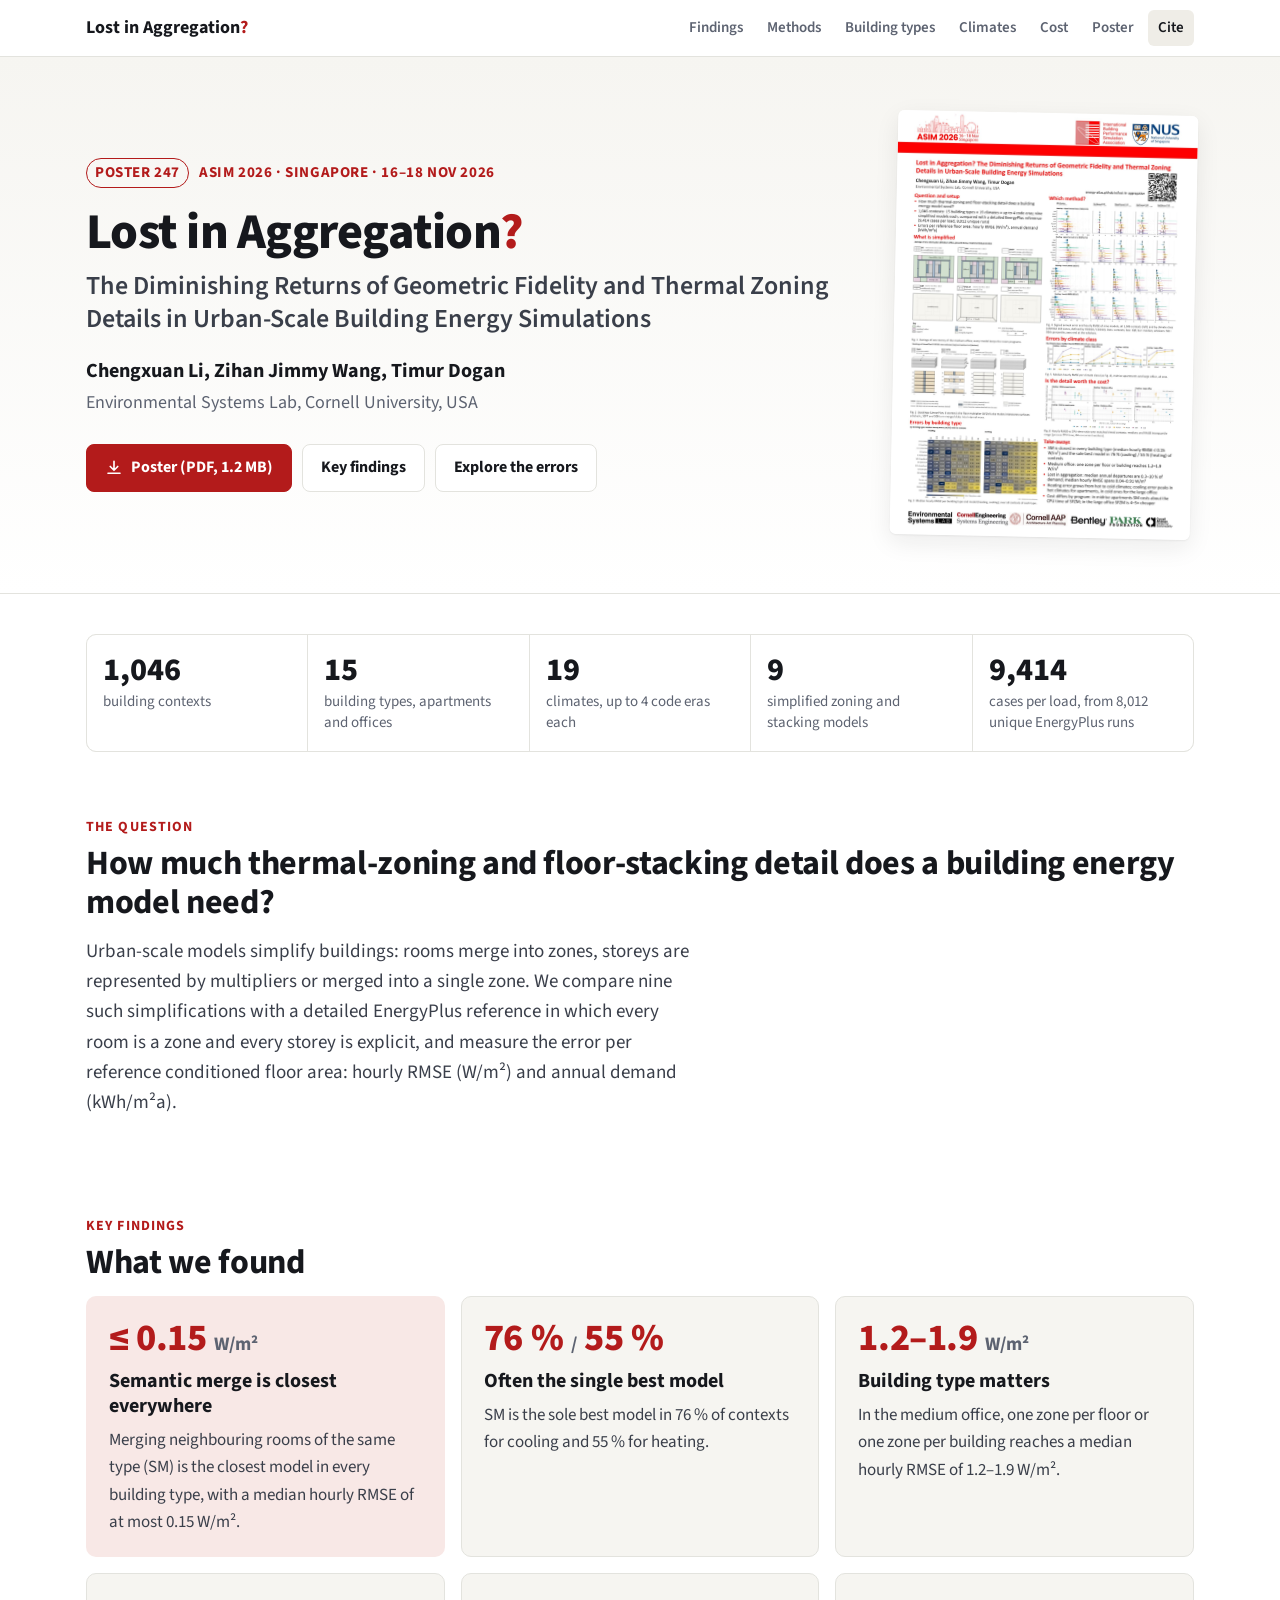
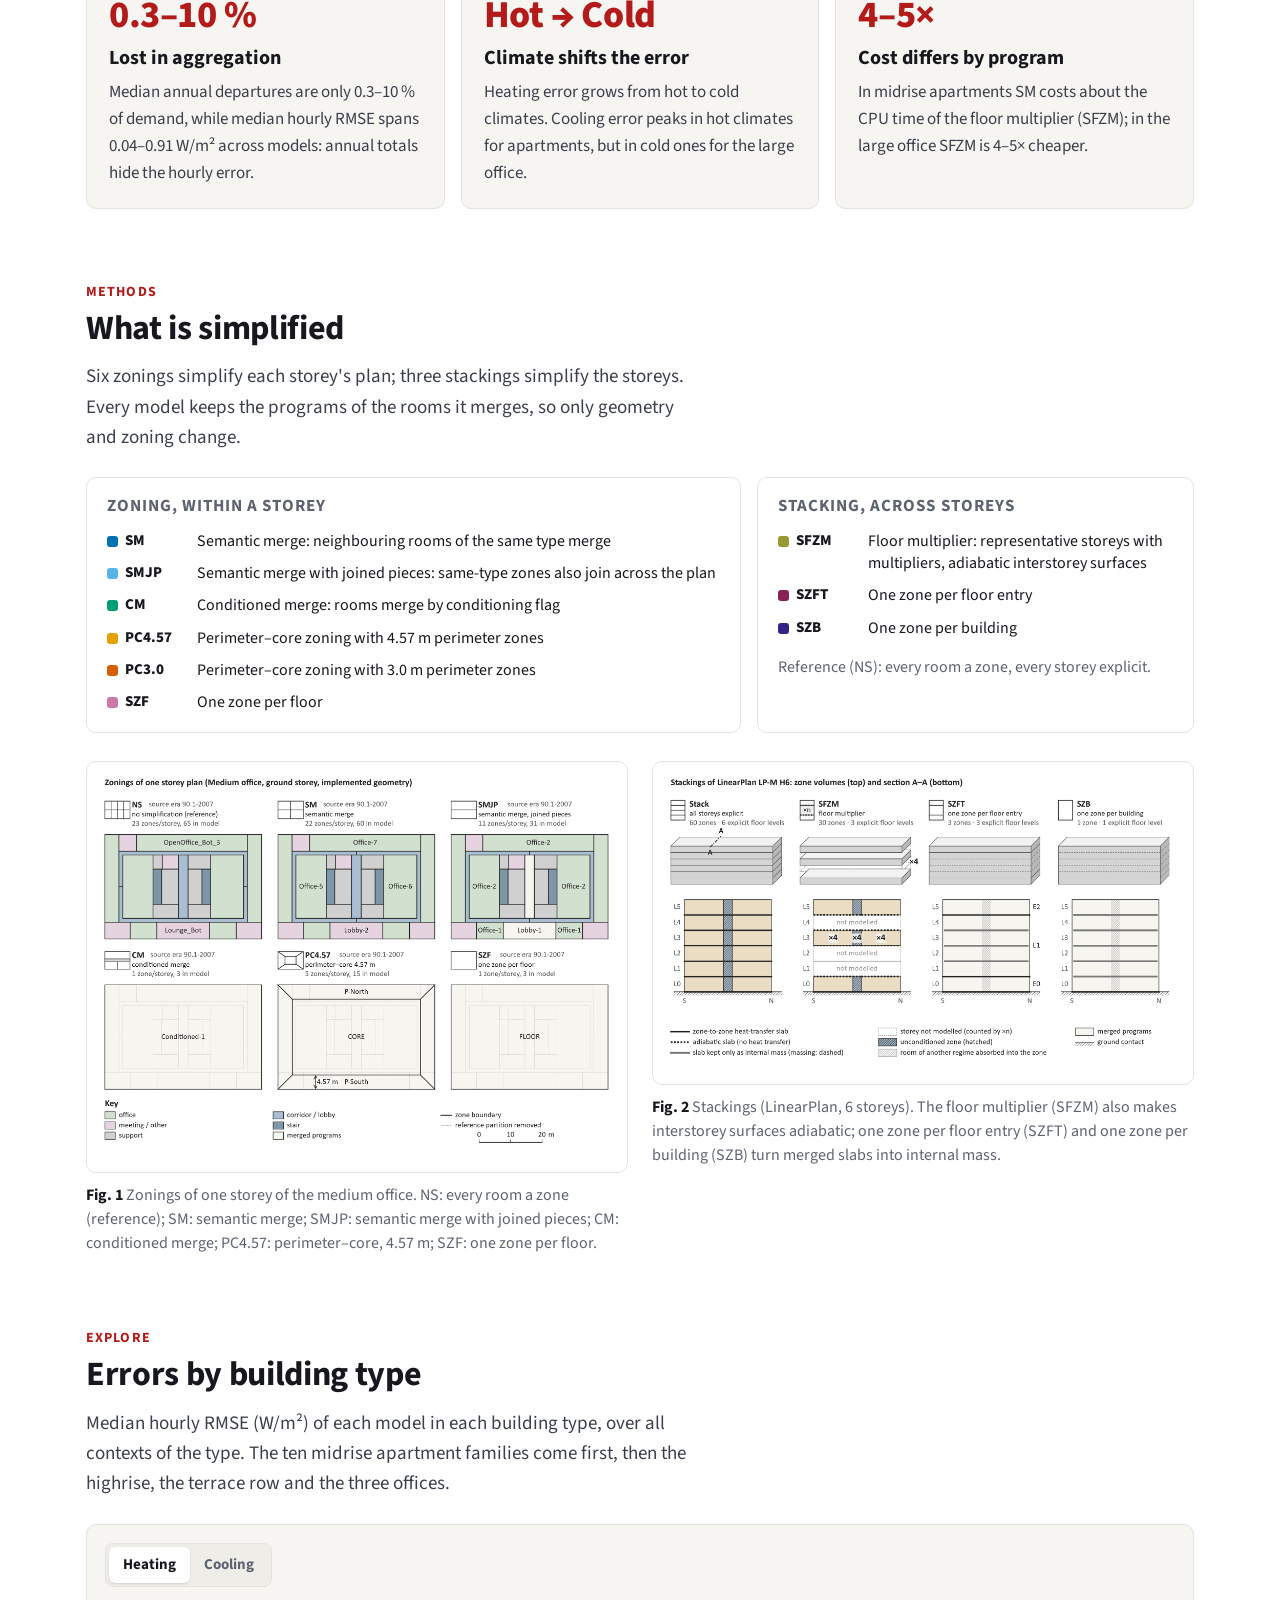
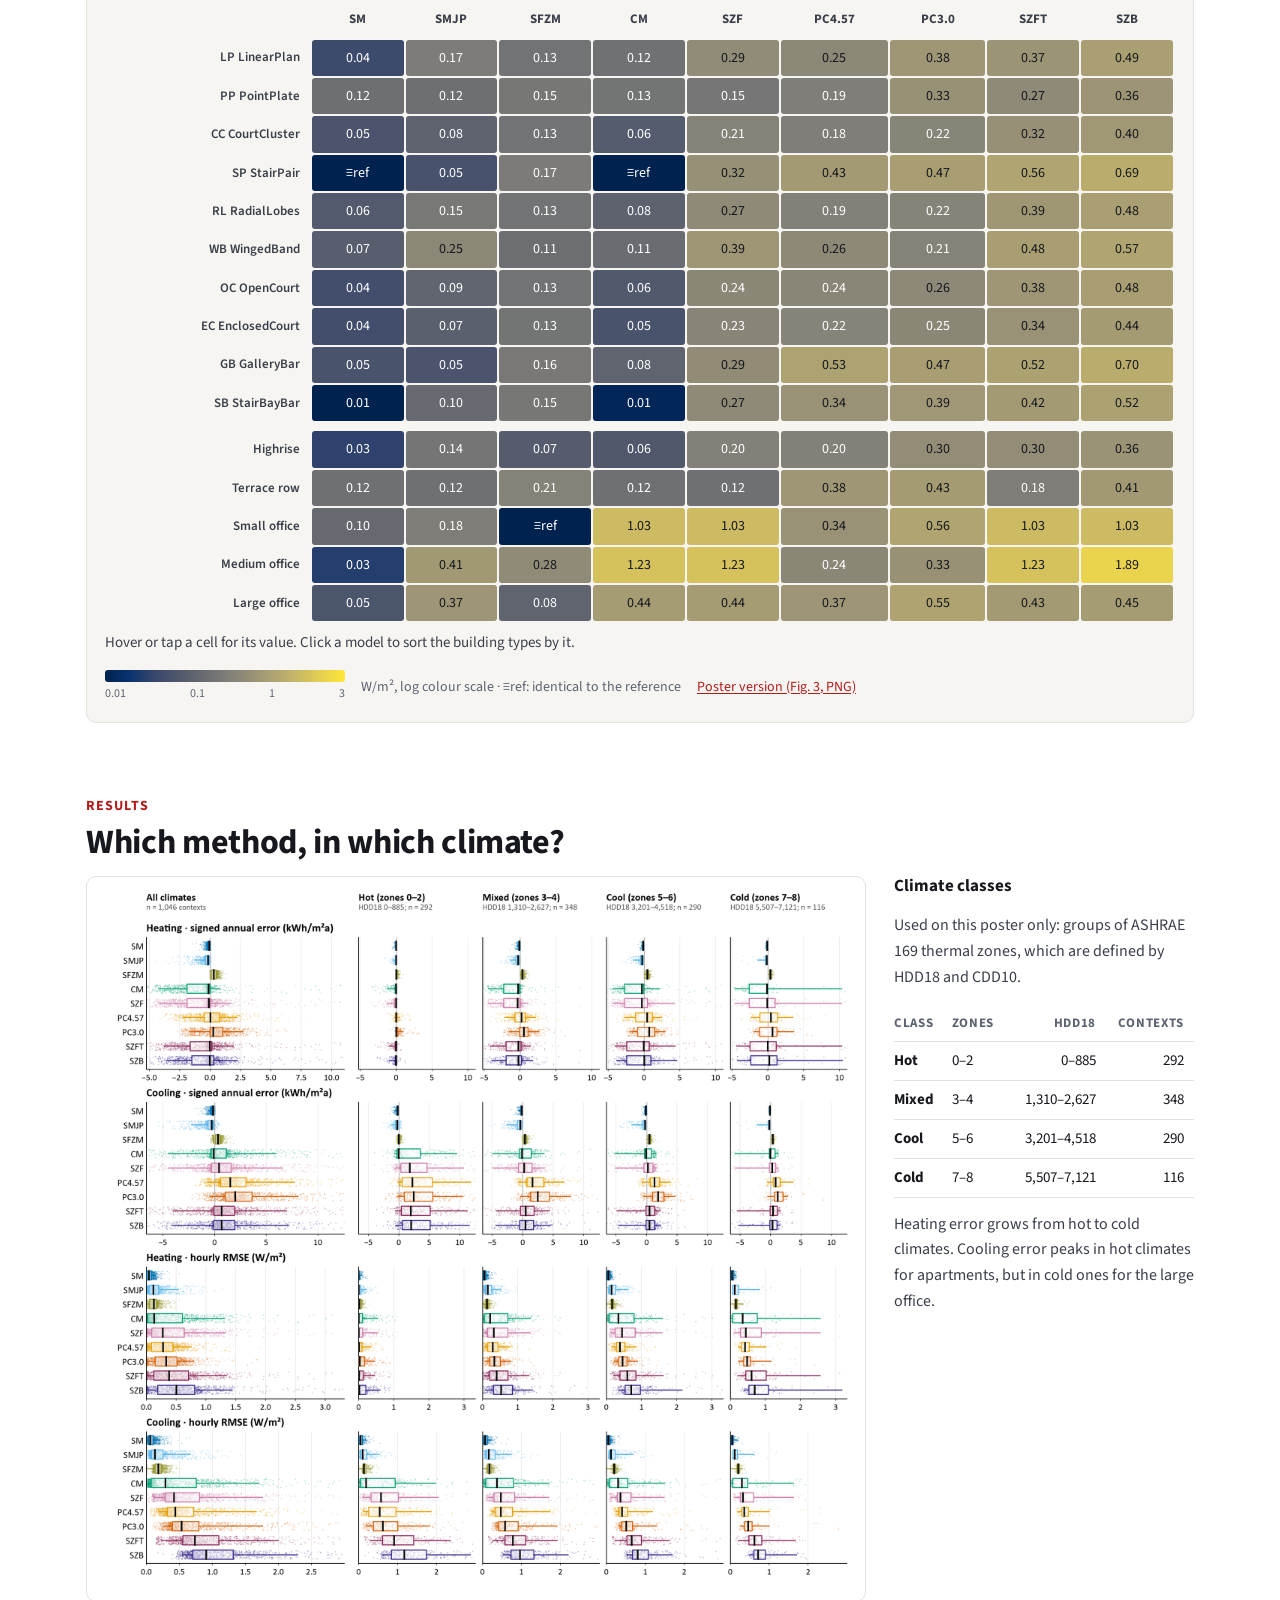
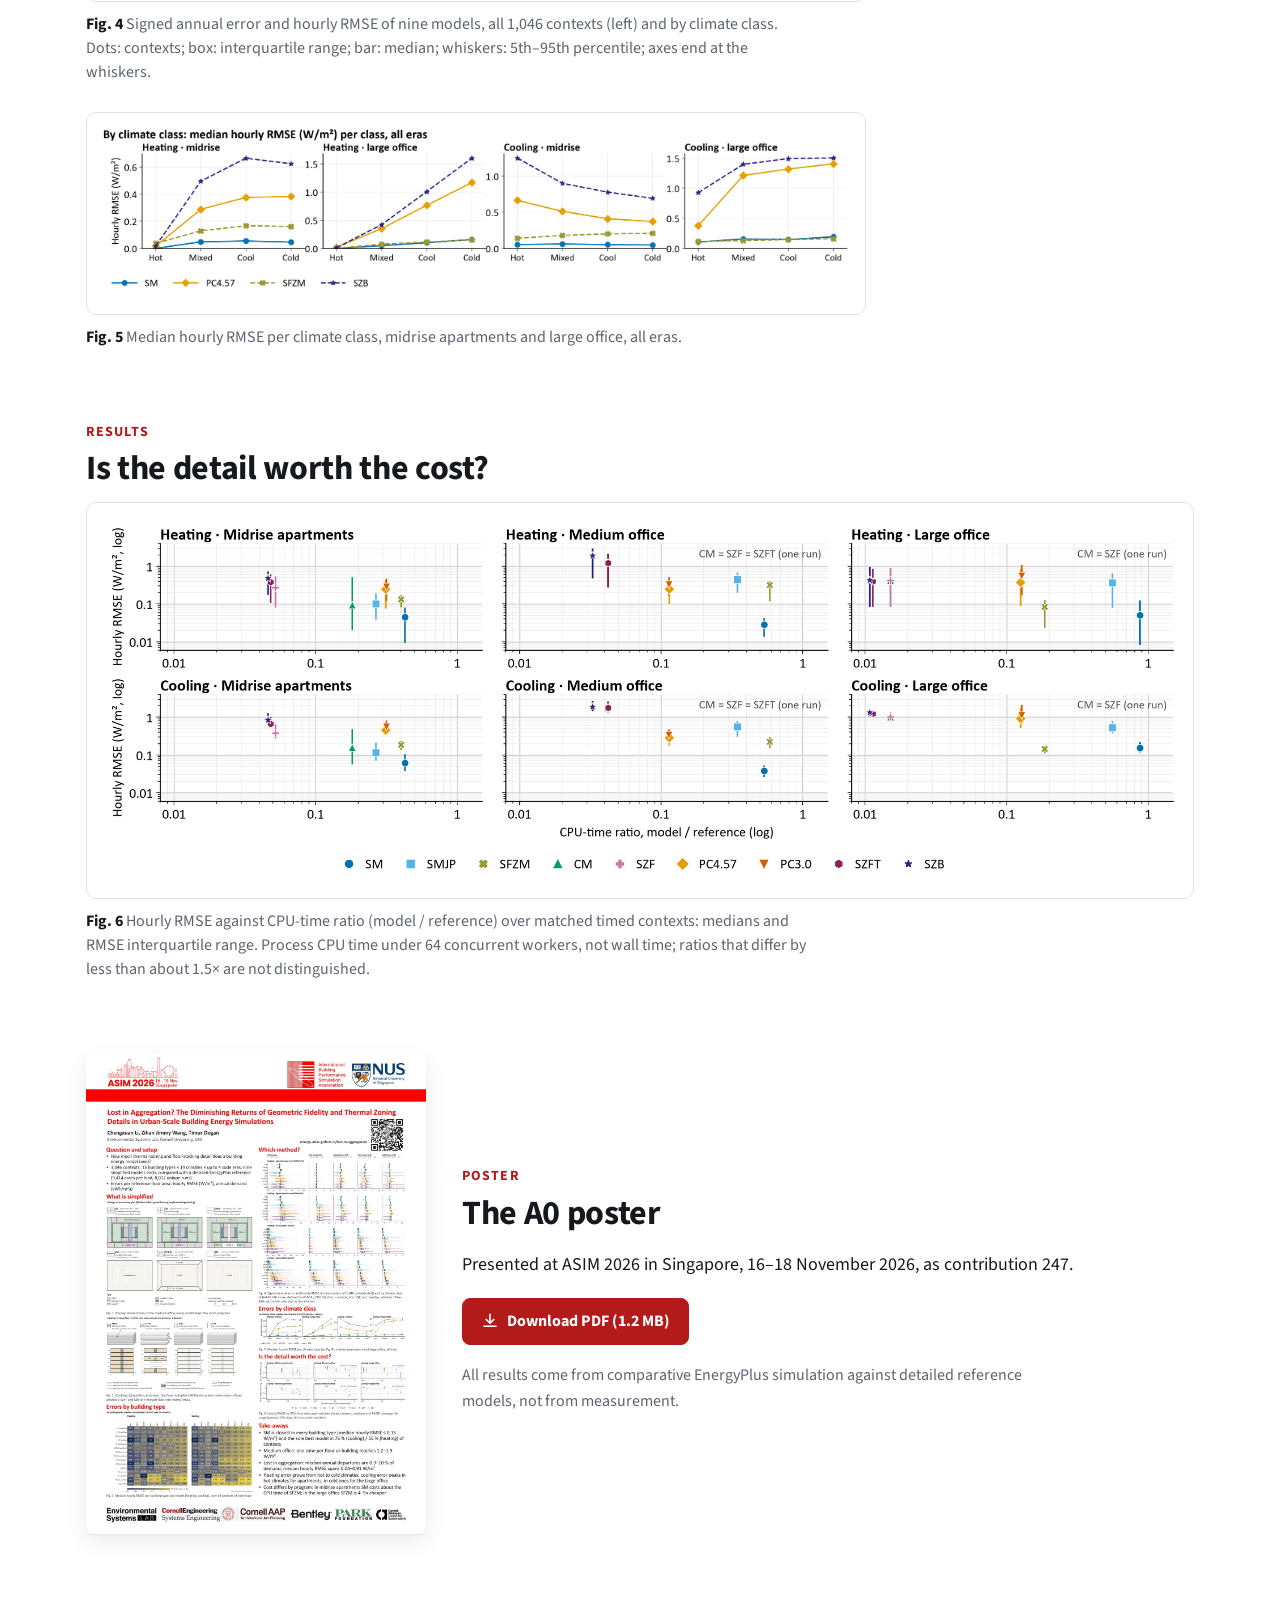
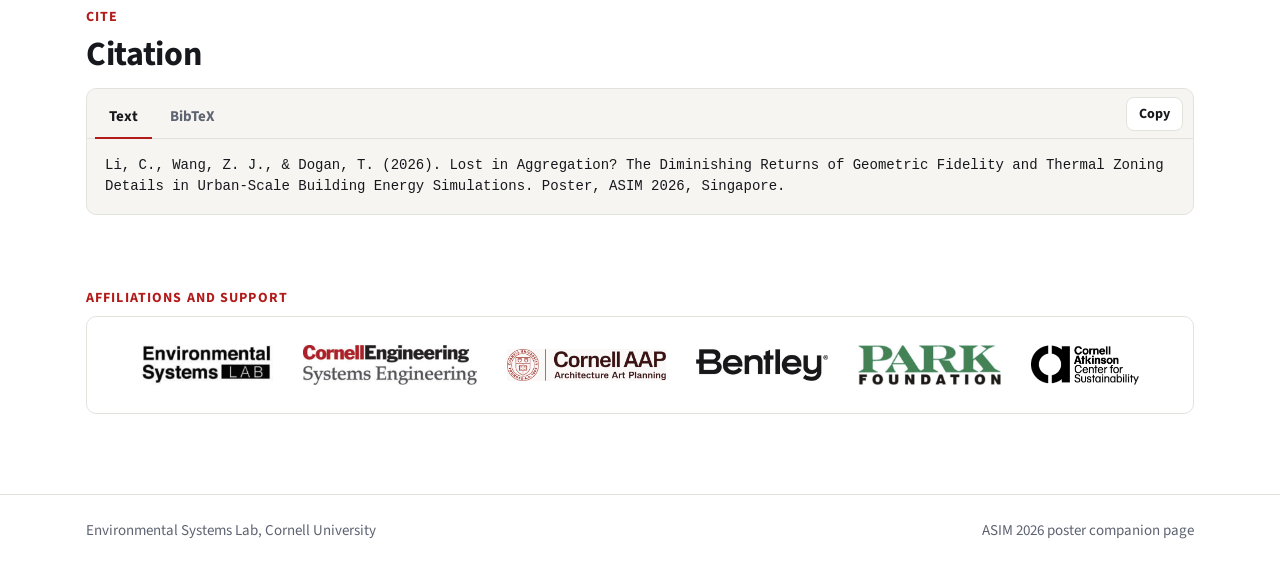
==== commit 42e980e5: "Correct the case counts to the poster's nine models The poster shows nine models, so the matched set" ====
--- a/site/index.html
+++ b/site/index.html
@@ -65,7 +65,7 @@
     <div role="listitem"><b>15</b><span>building types, apartments and offices</span></div>
     <div role="listitem"><b>19</b><span>climates, up to 4 code eras each</span></div>
     <div role="listitem"><b>9</b><span>simplified zoning and stacking models</span></div>
-    <div role="listitem"><b>11,506</b><span>cases per load, from 10,104 EnergyPlus runs</span></div>
+    <div role="listitem"><b>9,414</b><span>cases per load, from 8,012 unique EnergyPlus runs</span></div>
   </div>
 
   <section id="question" aria-labelledby="q-h">
